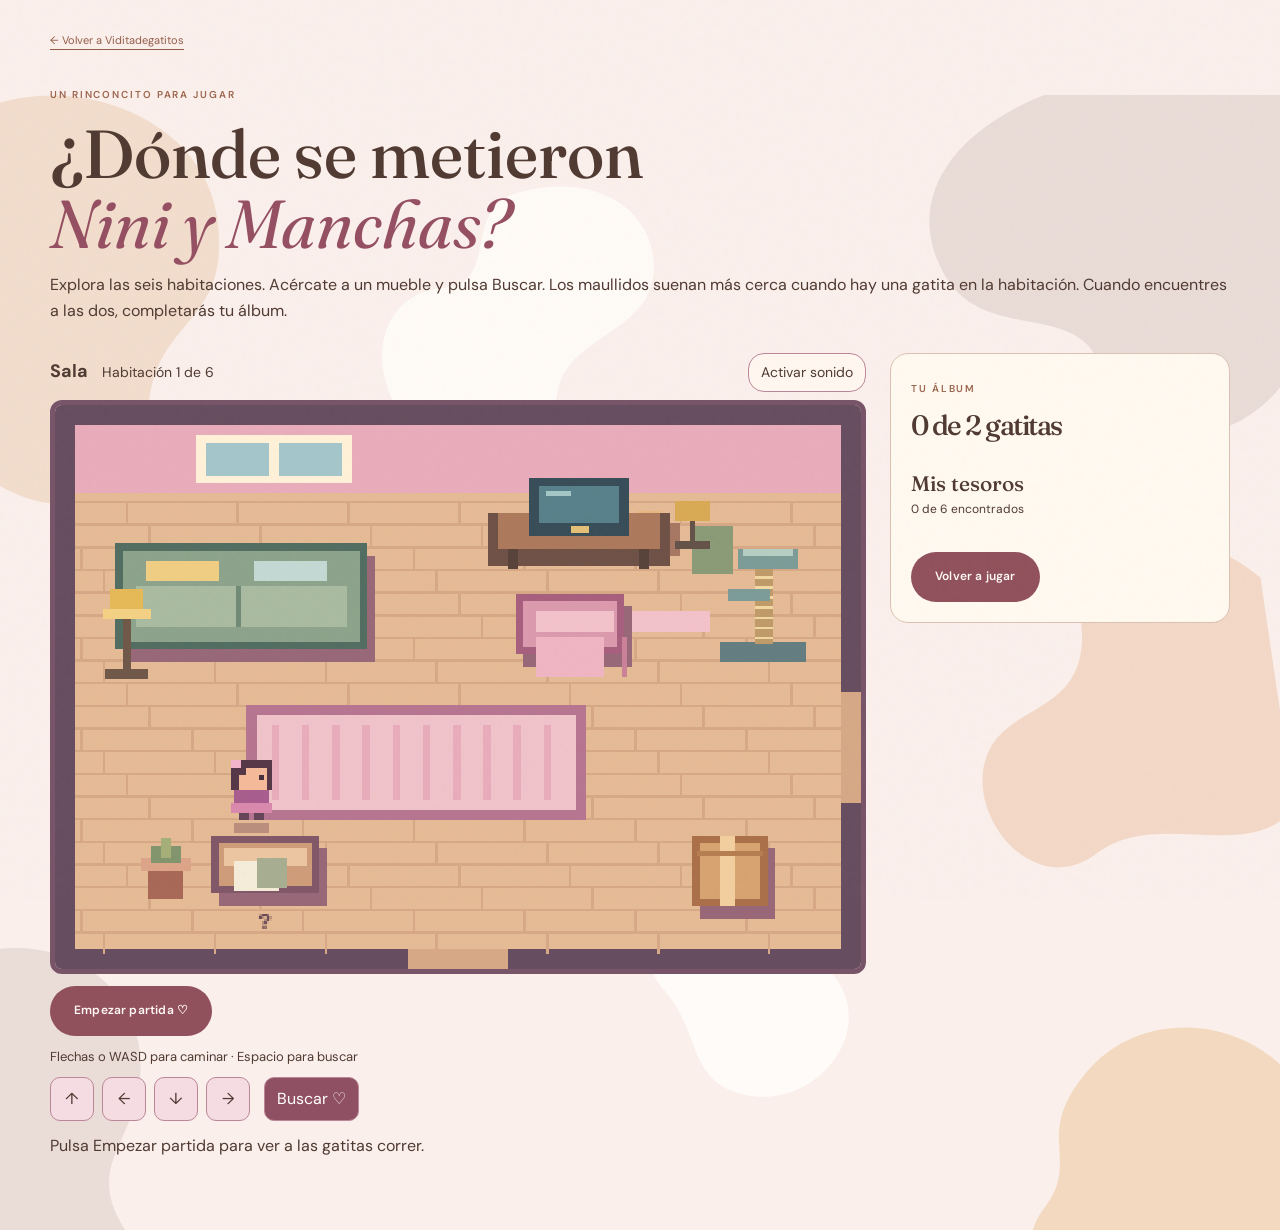
==== escondite.html @ 00fa9c7b "Add files via upload" ====
<!doctype html>
<html lang="es"><head><meta charset="utf-8"><meta name="viewport" content="width=device-width,initial-scale=1"><title>Escondite con Nini y Manchas</title><link rel="stylesheet" href="base.css"><link rel="stylesheet" href="natural.css"><link rel="stylesheet" href="escondite.css"><script defer src="escondite.js"></script></head>
<body><main class="wrap game">
<a class="text-button" href="./#rincon-juego">← Volver a Viditadegatitos</a>
<header><span class="eyebrow">UN RINCONCITO PARA JUGAR</span><h1>¿Dónde se metieron <em>Nini y Manchas?</em></h1><p>Explora las seis habitaciones. Acércate a un mueble y pulsa Buscar. Los maullidos suenan más cerca cuando hay una gatita en la habitación. Cuando encuentres a las dos, completarás tu álbum.</p></header>
<div class="game-layout"><section aria-label="La casa de los escondites">
<div class="game-room-bar"><strong id="room-name">Sala</strong><span id="room-map"></span><button id="game-sound" type="button" aria-pressed="false">Activar sonido</button></div>
<canvas id="pixel-house" width="320" height="224" aria-label="Casa pixel art. Usa flechas para caminar y espacio para buscar." tabindex="0"></canvas>
<button class="button primary" id="game-start" type="button">Empezar partida ♡</button><p class="game-keys">Flechas o WASD para caminar · Espacio para buscar</p>
<div class="game-pad" aria-label="Controles táctiles">
<button data-move="up" aria-label="Arriba">↑</button>
<button data-move="left" aria-label="Izquierda">←</button>
<button data-move="down" aria-label="Abajo">↓</button>
<button data-move="right" aria-label="Derecha">→</button>
<button id="game-search">Buscar ♡</button>
</div>
<p id="game-status" role="status">Las dos se escondieron en la casa. Busca los destellos junto a los muebles.</p>
</section>
<aside class="game-album" aria-label="Álbum del juego"><span class="eyebrow">TU ÁLBUM</span><h2 id="game-count">0 de 2 gatitas</h2><div id="game-photos"></div><h3>Mis tesoros</h3><p id="treasure-count">0 de 6 encontrados</p><ul id="game-treasures"></ul><button id="game-reset" class="button primary" type="button">Volver a jugar</button></aside></div>
</main></body></html>
---- base.css ----
@import url('https://fonts.googleapis.com/css2?family=Cormorant+Garamond:ital,wght@0,400;0,500;0,600;1,400;1,500&family=DM+Sans:wght@400;500;600;700&family=Caveat:wght@400;500&display=swap');
:root{--paper:#fff9f4;--pink:#f6d4de;--light:#fceaf0;--rose:#863853;--ink:#593541;--muted:#826871;--line:#dec6cb;--serif:'Cormorant Garamond',Georgia,serif;--sans:'DM Sans',Arial,sans-serif;--hand:'Caveat','Segoe Print',cursive}*{box-sizing:border-box}html{scroll-behavior:smooth;scroll-padding-top:85px}body{margin:0;background:var(--paper);color:var(--ink);font:16px/1.65 var(--sans)}h1,h2,h3,p,figure{margin:0}h1,h2,h3{font-family:var(--serif);font-weight:500;line-height:1.04}h2{font-size:clamp(40px,4.6vw,65px);letter-spacing:-.035em}h2 em,h1 em{font-weight:400;color:var(--rose)}a{color:inherit;text-decoration:none}button,input,textarea{font:inherit;color:inherit}button{cursor:pointer}button,a,label{-webkit-tap-highlight-color:transparent}img{max-width:100%;display:block;object-fit:cover}button:focus-visible,a:focus-visible,input:focus-visible,textarea:focus-visible{outline:3px solid #a35474;outline-offset:5px}button{border:0}button:disabled{opacity:.5;cursor:default}.wrap{width:min(1240px,calc(100% - 100px));margin-inline:auto}.eyebrow{font:600 10px/1.6 var(--sans);letter-spacing:.19em;color:var(--rose)}.announcement{background:var(--rose);color:#fff0f4;font-size:11px;letter-spacing:.03em;text-align:center;padding:7px 15px}.announcement span{margin-left:20px}.header{position:sticky;top:0;z-index:30;display:flex;justify-content:space-between;align-items:center;gap:25px;padding:18px 4%;background:#fff9f4ed;backdrop-filter:blur(12px);border-bottom:1px solid #dec6cb80}.brand{font-family:var(--serif);font-size:27px;display:flex;gap:13px;align-items:center;line-height:1.05}.brand-icon{color:var(--rose);font-size:37px}.brand small{display:block;font:500 8px var(--sans);letter-spacing:.15em;margin-top:7px}.header nav{display:flex;gap:30px;font-size:12px}.header nav a{position:relative}.header nav a:after{content:'';position:absolute;bottom:-6px;left:0;right:100%;height:1px;background:var(--rose);transition:right .2s}.header nav a:hover:after{right:0}.saved-open{background:transparent;font-size:30px;line-height:1;padding:5px 10px;display:flex;gap:8px;align-items:center}.saved-open span{font-size:11px}.menu-toggle{display:none}.hero{padding:20px 22px 0}.scene{position:relative;height:min(665px,calc(100vh - 155px));min-height:510px;overflow:hidden;background:#f6d9d5}.scene-art{position:absolute;height:100%;width:100%;object-position:center 58%;transition:filter 1.2s,transform 1.2s}.scene-wash{position:absolute;inset:0;background:linear-gradient(90deg,#fff3ecdb 0%,#fff3ec96 28%,transparent 59%);pointer-events:none}.hero-copy{position:absolute;left:5%;top:13%;width:55%;z-index:2;pointer-events:none}.hero-copy h1{font-size:clamp(45px,5.5vw,83px);letter-spacing:-.045em;margin:20px 0 24px}.hero-copy>p:not(.eyebrow){font-size:15px;color:#694a51;line-height:1.8;margin-bottom:28px}.button{display:inline-flex;align-items:center;justify-content:center;gap:22px;padding:14px 23px;font-size:12px;font-weight:600;letter-spacing:.015em;border:1px solid transparent;transition:transform .25s,background .25s;pointer-events:auto}.button:hover{transform:translateY(-3px)}.primary{background:var(--rose);color:white}.primary:hover{background:#6d2942}.outline{background:transparent;border-color:#b48392;color:var(--rose)}.handwritten{font:500 25px/1.3 var(--hand);color:var(--rose)}.hero-copy>.handwritten{display:block;transform:rotate(-4deg);margin:17px 0 0 35px}.scene-hint{position:absolute;left:5%;bottom:27px;font-size:9px;font-weight:600;letter-spacing:.12em;display:flex;gap:10px;align-items:center;background:#fff9f4d9;padding:10px 14px}.hint-dot{width:6px;height:6px;background:var(--rose);border-radius:50%}.hotspot{position:absolute;z-index:3;background:transparent;padding:10px;display:flex;align-items:center;gap:8px;transform:translate(-50%,-50%);isolation:isolate}.hotspot>span{height:35px;width:35px;display:grid;place-items:center;border:1px solid #fff9f4;border-radius:50%;background:#fff9f4df;color:var(--rose);font-size:25px;box-shadow:0 0 0 7px #fff5f24d;transition:transform .3s}.hotspot:hover>span,.hotspot:focus-visible>span{transform:scale(1.15);background:var(--rose);color:white}.hotspot b{background:#fff9f4eb;padding:5px 9px;font-size:10px;line-height:1.4;font-weight:500;opacity:0;transform:translateX(-4px);transition:.2s;white-space:nowrap}.hotspot:hover b,.hotspot:focus-visible b,.scene.exploring .hotspot b{opacity:1;transform:none}.hs-books{left:51%;top:78%}.hs-cat{left:77%;top:59%}.hs-bowl{left:85%;top:85%}.hs-window{left:83%;top:28%}.hotspot.discovered>span{background:var(--rose);color:white}.discovery{position:absolute;right:25px;bottom:23px;background:#fff9f4e8;padding:9px 14px;font-size:10px;display:flex;gap:15px;align-items:center}.discovery span:last-child{font-size:16px;letter-spacing:3px;color:var(--rose)}.scene-response{position:absolute;z-index:6;right:5%;top:8%;background:#fff9f4f5;border:1px solid #dcaebf;padding:18px 22px;width:min(300px,65%);font-family:var(--hand);font-size:24px;line-height:1.3;box-shadow:0 5px 30px #733c4c16}.scene-response[hidden]{display:none}.scene.evening .scene-art{filter:sepia(.12) saturate(.85) brightness(.8) hue-rotate(328deg)}.scene.evening{background:#be8194}.hero-caption{display:flex;justify-content:space-between;gap:20px;padding:17px 0;font-size:9px;letter-spacing:.1em;color:var(--muted);align-items:center}.hero-caption button{background:transparent;padding:0;border-bottom:1px solid var(--line);font-size:11px;letter-spacing:0}.ribbon{background:var(--pink);padding:15px 20px;display:flex;justify-content:space-around;gap:25px;overflow:hidden;white-space:nowrap;font-size:9px;letter-spacing:.16em;border-block:1px solid #e5b7c6}.ribbon i{font-size:19px;font-style:normal;line-height:1;color:var(--rose)}.section{padding-block:85px}.welcome{text-align:center}.welcome h2{margin:17px 0}.welcome>p{font-size:14px;color:var(--muted)}.door-grid{display:grid;grid-template-columns:repeat(3,1fr);gap:20px;margin-top:43px}.door{text-align:left;background:#f9e2e8;border:1px solid #eac4cf;padding:26px 28px 0;position:relative;overflow:hidden;transition:transform .3s,box-shadow .3s}.door:nth-child(2){background:#f3e6d2;border-color:#e3cfb5}.door:nth-child(3){background:#ece6ef;border-color:#d7c9dc}.door:hover{transform:translateY(-7px);box-shadow:0 12px 30px #5c304514}.door-number{font-size:8px;letter-spacing:.13em}.door-symbol{font-size:50px;line-height:1;display:block;color:var(--rose);margin:23px 0 15px;transition:transform .4s}.door:hover .door-symbol{transform:rotate(15deg)}.door h3{font-size:36px;letter-spacing:-.02em}.door p{font-size:12px;color:var(--muted);margin:17px 0 23px}.door-action{display:flex;justify-content:space-between;gap:12px;border-top:1px solid #c8a9b278;padding:16px 0;font-size:10px}.door-action>span{font-size:17px;line-height:1}.journal-section{background:#fbeef0;border-block:1px solid #ecd8df}.section-heading{display:flex;justify-content:space-between;align-items:end;gap:35px;margin-bottom:35px}.section-heading h2{margin-top:15px}.journal-tools{width:260px;flex-shrink:0}.search-label{font-size:11px;font-weight:500}.search-box{display:flex;align-items:center;gap:12px;border-bottom:1px solid #b88e9d;margin:9px 0 12px;padding:0 0 7px}.search-box>span{font-size:27px}.search-box input{width:100%;font-size:12px;background:transparent;border:0;padding:0;min-width:0}.text-button{background:transparent;padding:0;font-size:11px;text-decoration:underline;text-underline-offset:5px;color:var(--rose)}.filters{display:flex;gap:8px;flex-wrap:wrap;margin-bottom:15px}.filters button{border:1px solid #dbb9c6;background:transparent;padding:8px 15px;border-radius:30px;font-size:11px;transition:background .2s}.filters button.active{background:var(--rose);color:white;border-color:var(--rose)}.result-count{font-size:10px;color:var(--muted);margin-bottom:22px}.articles{display:grid;grid-template-columns:repeat(3,1fr);gap:40px 25px}.article-card{position:relative}.card-image{height:265px;position:relative;overflow:hidden;background:#e7c6ce;width:100%;padding:0;text-align:left}.card-image img{width:100%;height:100%;transition:transform .6s}.card-image:hover img{transform:scale(1.06)}.pill{background:var(--paper);color:var(--rose);font-size:9px;letter-spacing:.04em;padding:6px 10px;display:inline-block}.card-image .pill{position:absolute;bottom:14px;left:14px}.card-meta{font-size:9px;letter-spacing:.08em;color:var(--muted);margin:17px 0 9px}.article-card h3{font-size:28px;line-height:1.1;letter-spacing:-.02em;margin-bottom:12px;padding-right:20px}.article-card>p{font-size:13px;color:var(--muted);margin-bottom:17px;line-height:1.7}.favorite{position:absolute;top:12px;right:12px;background:#fff9f4ef;color:var(--rose);width:34px;height:34px;border-radius:50%;font-size:25px;line-height:1;transition:transform .2s}.favorite:hover{transform:scale(1.12)}.favorite[aria-pressed=true]{background:var(--rose);color:white}.local-note{font-size:10px;color:var(--muted);margin-top:30px}.empty-results{grid-column:1/-1;background:var(--paper);padding:35px;text-align:center}.empty-results h3{font-size:30px;margin-bottom:15px}.empty-results p{font-size:13px;color:var(--muted);margin-bottom:20px}.quote-section{text-align:center;padding:80px 25px;background:#f0ddcf;position:relative;overflow:hidden}.quote-flower{display:block;font-size:55px;line-height:1.3;color:#a76e79}.quote-section h2{margin:20px 0 30px}.quote-section .handwritten{display:block;margin-top:20px;transform:rotate(-3deg)}.album-controls{display:flex;align-items:center;gap:12px}.album-controls>span{font-size:10px;letter-spacing:.12em;margin-right:10px}.album-controls button{background:transparent;border:1px solid #cba6b5;border-radius:50%;width:37px;height:37px;font-size:25px;line-height:1}.album-controls button:hover{background:var(--pink)}.album-stage{display:grid;grid-template-columns:1.1fr 1fr;gap:70px;align-items:center}.album-main{padding:0;position:relative;background:#eac9bf;overflow:hidden;width:100%;aspect-ratio:1.1}.album-main>img{height:100%;width:100%;transition:transform .5s}.album-main:hover>img{transform:scale(1.04)}.album-open{position:absolute;bottom:20px;left:20px;background:#fff9f4e6;padding:8px 12px;font-size:9px;letter-spacing:.1em}.album-story h3{font-size:49px;letter-spacing:-.03em;margin:18px 0}.album-story>p{font-size:14px;max-width:330px;color:var(--muted);margin-bottom:20px}.album-thumbs{display:flex;gap:10px;margin:28px 0 20px}.album-thumbs button{width:64px;height:70px;padding:3px;border:1px solid transparent;background:transparent;opacity:.65}.album-thumbs button.selected{border-color:var(--rose);opacity:1}.album-thumbs img{width:100%;height:100%}.album-story small{font-size:10px;color:var(--muted);display:block;max-width:290px}.video-section{background:#f7d9e3}.video-layout{display:grid;grid-template-columns:1fr 1.1fr;gap:70px;align-items:center}.video-copy h2{margin:18px 0 25px}.video-copy>p{font-size:13px;line-height:1.9;color:var(--muted);margin-bottom:25px}.video-copy .quiet{font-size:10px;margin-top:14px}.video-frame{position:relative;aspect-ratio:1.2;background:#b599a6;overflow:hidden;border-radius:50% 50% 0 0}.video-frame img{width:100%;height:100%}.video-label{position:absolute;bottom:25px;left:50%;transform:translateX(-50%);background:#fff9f4dc;padding:9px 13px;font-size:9px;white-space:nowrap;letter-spacing:.08em}.video-frame video{height:100%;width:100%;background:#392432}.community{display:grid;grid-template-columns:1fr 1.1fr;gap:75px}.community h2{margin:20px 0 24px}.community-intro>p{font-size:14px;color:var(--muted);max-width:330px;margin-bottom:25px}.empty-comments{font:28px/1.3 var(--hand);color:#a27887;border-bottom:1px dashed var(--line);padding:0 0 25px;margin-bottom:25px}.field{margin-bottom:17px}.field label{display:block;font-size:11px;margin-bottom:7px}.field input,.field textarea{width:100%;background:transparent;border:1px solid var(--line);font-size:13px;padding:12px 15px;border-radius:0}.field textarea{resize:vertical}.form-bottom{display:flex;justify-content:space-between;align-items:center;gap:20px}.form-bottom>span{font-size:9px;max-width:180px;color:var(--muted)}.form-bottom .button{font-size:10px;padding:12px 18px;white-space:nowrap}#comment-status{font-size:11px;color:var(--rose);margin-top:15px}#comment-list{max-height:280px;overflow:auto}.comment{padding:16px;background:var(--light);margin-bottom:15px}.comment strong{font-size:12px}.comment p{font-size:13px;white-space:pre-wrap;overflow-wrap:anywhere}.quiet{font-size:12px;color:var(--muted)}.comment .quiet{font-size:10px}.future-game{display:flex;align-items:center;gap:25px;padding:35px 0;border-top:1px solid var(--line);margin-bottom:60px}.future-game>span:first-child{font-size:50px;color:var(--rose)}.future-game h2{font-size:35px;margin:6px 0}.future-game p{font-size:12px;color:var(--muted);max-width:460px}.future-game>.handwritten{margin-left:auto;transform:rotate(-4deg);font-size:22px}footer{background:#eac5d2;padding-block:42px 18px}.footer-top{display:flex;justify-content:space-between;align-items:center;gap:25px;padding-bottom:35px}.footer-top p{font:25px/1.2 var(--serif)}.footer-top>a:last-child{font-size:11px}.footer-bottom{border-top:1px solid #cc9eae;padding-top:18px;display:flex;justify-content:space-between;font-size:9px;gap:15px}.footer-bottom button{font-size:9px}dialog{background:var(--paper);color:var(--ink);width:min(740px,calc(100% - 30px));max-height:90vh;overflow:auto;border:1px solid var(--line);padding:40px;box-shadow:0 20px 100px #44223340}dialog::backdrop{background:#3e2539a6;backdrop-filter:blur(4px)}.close-dialog{position:sticky;top:0;float:right;width:34px;height:34px;background:var(--pink);font-size:25px;line-height:1;z-index:3;border-radius:50%}#reader h2{font-size:43px;margin:20px 0}#reader img{max-height:320px;width:100%;margin:25px 0}#reader h3{font-size:30px;margin:25px 0 12px}#reader p{margin-bottom:15px;font-size:16px}#reader li{margin-bottom:10px}#reader .article-note{font-size:12px;color:var(--muted);border-top:1px solid var(--line);padding-top:17px;margin-top:30px}.source-link{text-decoration:underline;color:var(--rose)}#lightbox{padding:18px;text-align:center;width:min(850px,calc(100% - 30px))}#lightbox-image{max-height:70vh;object-fit:contain;margin:auto}#lightbox-caption{margin:15px 0}body.modal-open{overflow:hidden}#journey{max-width:650px}#journey h2{font-size:44px;margin:20px 0}#journey p{font-size:14px;color:var(--muted);margin:18px 0}.journey-progress{display:flex;gap:5px;margin:25px 0}.journey-progress span{height:3px;background:#e5cbd3;flex:1}.journey-progress span.done{background:var(--rose)}.journey-options{display:grid;gap:12px;margin:23px 0}.journey-options button{padding:18px 20px;border:1px solid var(--line);background:var(--light);font-size:14px;text-align:left;transition:background .2s}.journey-options button:hover{background:var(--pink)}.journey-controls{display:flex;gap:20px;align-items:center;margin-top:20px}.recommendation{padding:22px;background:var(--light);margin:20px 0}.recommendation h3{font-size:29px;margin-bottom:10px}.recommendation .text-button{font-size:12px}.reader-progress{position:sticky;top:-40px;height:3px;background:var(--pink);z-index:2;margin:-40px -40px 30px}.reader-progress span{display:block;height:100%;background:var(--rose);width:0}.reader-actions{display:flex;align-items:center;gap:20px;margin-bottom:20px}.reader-actions button{position:static;border-radius:0;width:auto;height:auto;font-size:12px;padding:8px 12px}.skip{position:fixed;top:-100px;left:15px;padding:10px;background:white;z-index:100}.skip:focus{top:10px}#toast{position:fixed;bottom:25px;left:50%;transform:translate(-50%,20px);max-width:calc(100% - 30px);background:var(--rose);color:white;z-index:100;padding:13px 24px;font-size:12px;opacity:0;pointer-events:none;transition:.25s;text-align:center}#toast.visible{opacity:1;transform:translate(-50%,0)}
@media(min-width:1600px){.scene{height:730px}.hero-copy{top:18%}}
@media(max-width:1050px){.wrap{width:calc(100% - 60px)}.header nav{gap:18px}.hero-copy{left:4%;width:65%}.hero-copy h1{font-size:64px}.hero-copy .eyebrow{font-size:9px}.scene{min-height:490px;height:550px}.door{padding-inline:20px}.door h3{font-size:30px}.album-stage,.video-layout{gap:40px}.community{gap:40px}.card-image{height:225px}.article-card h3{font-size:26px}.hero-caption>span:nth-child(2){display:none}.hs-cat{left:80%}.hs-books{left:56%}.hs-window{left:85%}.hero-copy>p:not(.eyebrow){font-size:14px}}
@media(max-width:760px){html{scroll-padding-top:80px}.wrap{width:calc(100% - 36px)}.header{padding:15px 18px;gap:15px;flex-wrap:wrap}.brand{font-size:24px}.brand small{font-size:7px;letter-spacing:.1em}.brand-icon{font-size:31px}.header nav{display:none;width:100%;order:4;gap:20px;border-top:1px solid var(--line);padding-top:14px;justify-content:space-between;font-size:11px}.header nav.open{display:flex}.menu-toggle{display:block;background:transparent;font-size:11px;padding:5px;margin-left:auto}.saved-open{font-size:25px;padding-inline:0;gap:5px}.announcement{font-size:9px}.hero{padding:10px 10px 0}.scene{height:730px;min-height:0;max-height:none}.scene-art{object-position:72% bottom;height:65%;bottom:0}.scene-wash{background:linear-gradient(#fff1eb 0%,#fff1eb 30%,#fff1ebd1 40%,transparent 59%)}.hero-copy{top:26px;left:7%;width:87%}.hero-copy h1{font-size:53px;margin:17px 0 19px}.hero-copy>p:not(.eyebrow){font-size:13px;margin-bottom:20px}.hero-copy .button{font-size:11px;padding:12px 18px}.hero-copy>.handwritten{display:inline-block;margin:0 0 0 12px;font-size:22px;max-width:130px;vertical-align:middle}.hero-copy .eyebrow{font-size:8px}.scene-hint{bottom:60px;left:6%;font-size:7px;padding:8px 10px;gap:7px}.discovery{bottom:15px;left:6%;right:auto;font-size:9px;padding:8px 10px}.hotspot>span{width:31px;height:31px;font-size:22px;box-shadow:0 0 0 5px #fff5f24d}.hotspot{padding:6px}.hotspot b{font-size:8px;padding:4px 6px}.hs-cat{left:63%;top:73%}.hs-window{left:76%;top:49%}.hs-books{left:35%;top:81%}.hs-bowl{left:82%;top:88%}.scene-response{top:auto;bottom:190px;right:5%;font-size:22px;max-width:260px}.hero-caption{font-size:7px;padding:12px 4px;gap:8px}.hero-caption button{font-size:9px}.ribbon{gap:24px;justify-content:start;font-size:8px;padding-block:13px}.section{padding-block:55px}h2{font-size:43px}.welcome>.eyebrow{font-size:8px}.welcome h2{font-size:42px}.welcome>p{font-size:12px}.door-grid{grid-template-columns:1fr;gap:13px;margin-top:28px}.door{padding:20px 24px 0;display:grid;grid-template-columns:1fr 50px}.door-number{grid-column:1/-1;font-size:8px}.door-symbol{grid-column:2;grid-row:2/4;font-size:43px;margin:23px 0 0}.door h3{font-size:34px;grid-column:1;margin-top:15px}.door h3 br{display:none}.door p{grid-column:1;grid-row:3;margin:10px 0 17px}.door-action{grid-column:1/-1;padding:13px 0}.section-heading{display:block;margin-bottom:25px}.section-heading h2{font-size:43px}.journal-tools{width:100%;margin-top:25px}.search-label{font-size:11px}.search-box input{font-size:13px}.filters{gap:7px}.filters button{font-size:10px;padding:8px 12px}.articles{grid-template-columns:repeat(2,1fr);gap:30px 15px}.card-image{height:190px}.card-image .pill{font-size:8px;padding:5px 7px;left:9px;bottom:9px}.article-card h3{font-size:25px}.article-card>p{font-size:12px}.card-meta{font-size:8px;line-height:1.6}.favorite{width:30px;height:30px;font-size:23px;top:8px;right:8px}.quote-section{padding-block:55px}.quote-section h2{font-size:43px}.quote-section>.eyebrow{font-size:8px}.album-controls{margin-top:25px;justify-content:end}.album-stage{grid-template-columns:1fr;gap:25px}.album-main{aspect-ratio:1.2}.album-story h3{font-size:42px}.album-story .eyebrow{font-size:9px}.album-story>p{max-width:none}.album-thumbs{margin:22px 0 15px}.video-layout{grid-template-columns:1fr;gap:30px}.video-copy h2{font-size:43px}.video-frame{aspect-ratio:1.2}.community{grid-template-columns:1fr;gap:30px}.community-intro>p{max-width:none}.community h2{font-size:43px}.form-bottom{gap:15px;flex-wrap:wrap}.form-bottom>span{max-width:none;font-size:10px}.form-bottom .button{font-size:12px;width:100%}.future-game{gap:17px;flex-wrap:wrap;padding-top:25px}.future-game>span:first-child{font-size:36px}.future-game>div{max-width:calc(100% - 55px)}.future-game h2{font-size:31px}.future-game p{font-size:12px}.future-game>.handwritten{margin-left:52px}.footer-top{flex-wrap:wrap;gap:25px}.footer-top .brand{width:100%}.footer-top p{font-size:24px}.footer-bottom{font-size:8px;align-items:start}.footer-bottom .text-button{font-size:9px;white-space:nowrap}dialog{padding:26px}#reader h2{font-size:37px}#reader p{font-size:15px}.reader-progress{top:-26px;margin:-26px -26px 25px}#journey h2{font-size:37px}}
@media(max-width:400px){.hero-copy h1{font-size:46px}.hero-copy>.handwritten{font-size:20px;max-width:105px;margin-left:6px}.hero-copy .button{font-size:10px;padding-inline:14px}.hero-copy>p:not(.eyebrow){font-size:12px}.scene{height:700px}.articles{grid-template-columns:1fr}.card-image{height:290px}.article-card h3{font-size:32px}.article-card>p{font-size:14px}.card-meta{font-size:9px}.hero-caption>span:first-child{max-width:135px}.brand{font-size:21px}.brand small{font-size:6px}.door h3{font-size:31px}}
.hotspot{width:55px;height:55px;padding:10px}.hotspot b{position:absolute;left:100%;top:50%;transform:translate(-4px,-50%)}.hotspot:hover b,.hotspot:focus-visible b,.scene.exploring .hotspot b{transform:translate(0,-50%)}.hs-cat{left:86%;top:60%}.hs-window{left:73%;top:28%}.hs-bowl{left:88%;top:84%}.hs-cat b,.hs-window b,.hs-bowl b{left:auto;right:100%}.scene-response{animation:note-in .3s ease-out}@keyframes note-in{from{opacity:0;transform:translateY(8px)}to{opacity:1;transform:translateY(0)}}
@media(max-width:760px){.scene-art{height:60%;object-position:right bottom}.hotspot{width:47px;height:47px;padding:8px}.hs-books{left:16%;top:83%}.hs-cat{left:76%;top:77%}.hs-window{left:54%;top:53%}.hs-bowl{left:81%;top:93%}.hs-bowl b{left:auto;right:100%}.scene-hint{max-width:77%}}
/* Original SVG glints hint at the scene without covering it with badges. */
.scene .hotspot{width:72px;height:68px;padding:0;cursor:pointer;display:grid;place-items:center;background:transparent;border:0;border-radius:30px}
.scene .hotspot>span,.scene .hotspot.discovered>span{position:absolute;top:-10px;left:25px;display:block;width:22px;height:22px;background:transparent;border:0;border-radius:0;box-shadow:none;color:inherit;animation:soft-glimmer 4.8s ease-in-out infinite;pointer-events:none;transform:none}
.scene .hotspot>span img{width:100%;height:100%;object-fit:contain;filter:drop-shadow(0 0 4px #fff8e9)}
.scene .hotspot:hover>span,.scene .hotspot:focus-visible>span{background:transparent;color:inherit;box-shadow:none;transform:none;animation-play-state:paused;opacity:1;filter:drop-shadow(0 0 5px #fff4d3)}
.scene .hs-cat>span{animation-delay:-1.2s}.scene .hs-window>span{animation-delay:-2.4s}.scene .hs-bowl>span{animation-delay:-3.6s}
.scene .hotspot b,.scene.exploring .hotspot b{top:-16px;left:50%;right:auto;max-width:160px;background:#fff9f4ed;border:1px solid #e7cbd3;padding:5px 10px;font-size:11px;font-weight:500;border-radius:4px;opacity:0;transform:translate(-50%,-100%);pointer-events:none;transition:opacity .18s}
.scene .hotspot:hover b,.scene .hotspot:focus-visible b{opacity:1;transform:translate(-50%,-100%)}
.scene .hotspot:focus-visible{outline:2px dashed #863853;outline-offset:2px}
@keyframes soft-glimmer{0%,100%{opacity:.35;transform:scale(.78) rotate(-8deg)}45%,55%{opacity:.95;transform:scale(1.08) rotate(8deg)}}
@media(hover:none){.scene .hotspot>span{width:24px;height:24px;left:24px}.scene .hotspot:hover b{opacity:0}.scene .hotspot:focus-visible b{opacity:1}}
@media(prefers-reduced-motion:reduce){html{scroll-behavior:auto}*,*:before,*:after{animation:none!important;transition:none!important}.scene .hotspot>span{opacity:.85;transform:none}}
---- natural.css ----
@import url('https://fonts.googleapis.com/css2?family=Fraunces:ital,opsz,wght@0,9..144,500;0,9..144,600;1,9..144,500&display=swap');
:root{--paper:#fff8ef;--pink:#f1d7dc;--light:#fae9e6;--rose:#954f62;--ink:#503a32;--muted:#80685d;--line:#d4beb3;--serif:'Fraunces',Georgia,serif}
body{background:#faefeb url('calico-pattern.svg') repeat 0 0/1440px 1400px}body:before{content:'';position:fixed;inset:0;pointer-events:none;z-index:70;opacity:.045;background-image:url("data:image/svg+xml,%3Csvg viewBox='0 0 180 180' xmlns='http://www.w3.org/2000/svg'%3E%3Cfilter id='n'%3E%3CfeTurbulence type='fractalNoise' baseFrequency='.8' numOctaves='3' stitchTiles='stitch'/%3E%3C/filter%3E%3Cpath fill='%23745943' filter='url(%23n)' opacity='.4' d='M0 0h180v180H0z'/%3E%3C/svg%3E")}
.reading-line{position:fixed;top:0;left:0;right:0;z-index:110;height:3px;background:transparent}.reading-line span{height:100%;display:block;background:#b97c54;transform:scaleX(0);transform-origin:left;width:100%}.header{position:absolute;top:23px;left:3%;right:3%;padding:20px 24px;background:#fff8f019;border:1px solid #fff5e846;backdrop-filter:blur(13px);border-radius:12px;color:#fff8ee;transition:background .4s,color .4s,box-shadow .4s;z-index:40}.brand{font-family:var(--serif);font-size:23px;font-weight:500;gap:11px;letter-spacing:-.065em}.brand-rest{font-weight:500}.brand small{font-size:7px;font-weight:600;letter-spacing:.15em}.header .brand img{border-radius:11px}.header nav{font-size:12px;gap:24px}.header nav a:after{background:currentColor}.saved-open{font-size:27px}.menu-toggle{color:inherit}.natural-hero{position:relative;height:clamp(710px,94svh,1000px);min-height:710px;overflow:hidden;color:#fffaf1;background:#5e4c3d;border-radius:0 0 4% 4%/0 0 4% 6%;isolation:isolate}.hero-photo-layer{position:absolute;inset:-3% 0 -9%;z-index:-3;overflow:hidden;transform:translateY(var(--hero-shift,0))}.hero-photo-layer img{height:100%;width:100%;object-position:70% 52%;transition:opacity .45s,transform 1s;will-change:transform;filter:saturate(.82)}.hero-photo-layer img.switching{opacity:.1;transform:scale(1.035)}.hero-shade{position:absolute;inset:0;z-index:-1;background:linear-gradient(90deg,#30251ef0 0%,#3a2926cc 23%,#35281e54 57%,#301e1210 83%),linear-gradient(0deg,#2c231cc4 0%,transparent 30%)}.natural-hero-content{position:relative;padding-top:clamp(180px,25svh,300px);padding-bottom:30px;pointer-events:none}.natural-hero-content>*{pointer-events:auto}.hero-kicker{color:#f3d7c2;font-size:10px;letter-spacing:.17em}.natural-hero h1{font-size:clamp(54px,6.35vw,104px);letter-spacing:-.065em;line-height:1.06;margin:24px 0 28px;max-width:850px;font-weight:500}.natural-hero h1 em{color:#edbebe;font-style:italic;font-weight:500}.line-mask{display:block;overflow:hidden;padding-bottom:.12em;margin-bottom:-.12em}.line-mask>span{display:block;animation:title-arrive 1.2s cubic-bezier(.2,.8,.2,1) both}.line-mask:nth-child(2)>span{animation-delay:.14s}.natural-hero-content>p{font-size:15px;line-height:1.85;color:#ffefdfc9;animation:soft-arrive 1.2s .25s both}.hero-actions{display:flex;gap:28px;align-items:center;margin:30px 0}.hero-actions .primary{background:#e8b9b5;color:#4a3430;border-radius:40px;padding:16px 25px;font-size:12px}.hero-actions .primary:hover{background:#f2d1cd}.hero-album-link{border-bottom:1px solid #e8d4c698;font-size:12px;padding:5px 0}.hero-byline{display:flex;align-items:center;gap:13px;font-size:10px;color:#ffefdfbf;line-height:1.6;margin-top:38px}.hero-byline strong{font-weight:400;color:#fff6ec}.tiny-avatars{display:flex;padding-left:0}.tiny-avatars img{height:38px;width:38px;border:2px solid #f3e2d3;border-radius:50%}.tiny-avatars img+img{margin-left:-10px}.hero-bottom{position:absolute;bottom:39px;left:0;right:0;display:flex;align-items:end;justify-content:space-between;gap:25px}.hero-switch>span{font-size:8px;letter-spacing:.19em;color:#efdbc5;display:block;margin-bottom:10px}.hero-switch>div{display:flex;gap:7px}.hero-switch button{background:transparent;border:1px solid #fff9ed7d;color:#fff8ec;padding:8px 16px;font-size:11px;border-radius:30px;transition:background .3s,color .3s}.hero-switch button.selected{background:#fff7ee;color:#664631;border-color:#fff7ee}.hero-switch button:hover{background:#fff7ee40}.hero-switch button.selected:hover{background:#fff7ee}.scroll-invitation{font-size:10px;display:flex;align-items:center;gap:14px;padding-bottom:9px}.scroll-invitation span{font-size:22px;animation:scroll-nudge 2.4s infinite}.hero-signed{text-align:right}.hero-signed .handwritten{color:#f4cfbd;display:block;font-size:24px;transform:rotate(-4deg)}.hero-signed>span:last-child{display:block;font-size:7px;letter-spacing:.18em;margin-top:8px;color:#f4ddc8}.hero-chapter{position:absolute;top:150px;right:4%;font-size:8px;letter-spacing:.18em;writing-mode:vertical-rl;color:#fff5e8aa}.moving-ribbon{background:#ead0c380;overflow:hidden;border-block:1px solid #caac9959;padding:17px 0;margin-top:22px;transform:rotate(-1.1deg);width:100%}.moving-ribbon>div{width:max-content;display:flex;gap:43px;align-items:center;animation:ribbon-walk 42s linear infinite}.moving-ribbon:hover>div{animation-play-state:paused}.moving-ribbon span{font-size:10px;letter-spacing:.14em;color:#795641}.moving-ribbon i{font-size:23px;line-height:1;font-style:normal;color:#ac7150}.section{padding-block:105px}.eyebrow{color:#9d654d;font-size:10px}h2{font-size:clamp(36px,3.9vw,62px);line-height:1.12;font-weight:500;letter-spacing:-.055em}h2 em{color:#a55c64}.meet-section{display:grid;grid-template-columns:1fr 1.05fr;gap:80px;align-items:center;padding-block:125px 85px}.meet-copy h2{margin:20px 0 24px}.meet-copy>p{font-size:14px;color:var(--muted);line-height:1.9;max-width:405px;margin-bottom:15px}.meet-copy .text-button{display:inline-block;margin-top:10px;font-size:12px}.meet-signature{display:block;margin-top:32px;transform:rotate(-4deg);font-size:25px}.meet-photos{height:460px;position:relative;perspective:1000px}.polaroid{background:#fffdf8;border:1px solid #eee3d9;box-shadow:0 15px 35px #6b4b3421;padding:12px 12px 0;text-align:left;position:relative;transition:transform .55s cubic-bezier(.2,.8,.2,1),box-shadow .55s;cursor:pointer;color:var(--ink);font-family:var(--hand);will-change:transform}.polaroid:focus-visible{outline:3px solid var(--rose);outline-offset:5px}.polaroid img{width:100%;object-fit:cover}.polaroid:hover{box-shadow:0 22px 40px #6b4b3433;z-index:6}.polaroid-caption{font:500 28px/1.15 var(--hand);display:block;padding:13px 8px 19px;color:#6c4b3a}.polaroid-caption small{font-size:16px;display:block;color:#9a7c68;margin-top:4px}.meet-nini{width:58%;position:absolute;top:0;left:0;transform:rotate(-9deg);z-index:1}.meet-nini img{height:285px;object-position:center 39%}.meet-manchas{width:58%;position:absolute;right:0;bottom:0;transform:rotate(8deg);z-index:2}.meet-manchas img{height:270px}.meet-nini:hover{transform:rotate(-3deg) translateY(-12px)}.meet-manchas:hover{transform:rotate(2deg) translateY(-12px)}.tape{position:absolute;top:-14px;left:calc(50% - 46px);width:92px;height:27px;background:#e4c6a4a3;transform:rotate(-5deg);z-index:3;clip-path:polygon(1% 4%,97% 0,100% 97%,0 94%)}.meet-manchas .tape{background:#dfb2b7a3;transform:rotate(5deg)}.photo-margin-note{position:absolute;bottom:-49px;left:0;font-size:24px;transform:rotate(-5deg)}.welcome{text-align:left;padding-top:65px}.welcome .section-heading{align-items:center}.welcome .section-heading>.handwritten{font-size:24px;transform:rotate(-4deg)}.door-grid{margin-top:0;gap:23px}.door{background:#fffaf2bf;border:1px solid #e3cab6;border-radius:7px 35px 7px 7px;padding:28px 28px 0;backdrop-filter:blur(5px)}.door:nth-child(2){background:#efddc9b8;border-color:#d5b79c;border-radius:35px 7px 7px 7px}.door:nth-child(3){background:#f0d5dab5;border-color:#d8b0ba;border-radius:7px 35px 7px 7px}.door h3{font:500 29px/1.18 var(--serif);letter-spacing:-.04em}.door-number{font-size:8px;color:#8b6d58}.door-symbol{font-size:45px;color:#a96f52}.door p{font-size:12px;margin:17px 0 24px}.door-action{font-size:11px}.button{border-radius:30px}.primary{background:#91515c;color:#fff9f4}.primary:hover{background:#713d47}.outline{border-color:#ad8673;color:#7b5544}.text-button{color:#945d49}.journal-section{background:#fff7ef83;border-block:1px solid #d9c4b866;position:relative;backdrop-filter:blur(1px)}.journal-section .section-heading{margin-bottom:38px}.journal-tools{width:275px}.search-box{border-color:#b99583}.search-box input{font-size:13px}.filters{gap:9px}.filters button{padding:9px 15px;font-size:11px;background:#fffaf280;border-color:#d4b9a5}.filters button.active{background:#8a5b48;border-color:#8a5b48}.result-count{font-size:10px;margin-bottom:35px}.articles{gap:48px 29px}.article-card{background:#fffaf28c;padding:0 0 20px}.card-image{height:285px;background:#fffdf8;border:9px solid #fffdf8;border-bottom:32px solid #fffdf8;box-shadow:0 8px 20px #6b4b3414;overflow:visible;transform:rotate(-2deg);transition:transform .4s}.article-card:nth-child(3n+2) .card-image{transform:rotate(2deg)}.article-card:nth-child(3n) .card-image{transform:rotate(-1deg)}.card-image:hover{transform:rotate(0deg) translateY(-5px)}.card-image img{object-position:center 40%;width:100%;height:100%;transition:filter .4s}.card-image:hover img{transform:none;filter:saturate(1.1)}.card-image .pill{bottom:-30px;left:1px;background:none;font:500 20px/1 var(--hand);padding:4px 0;color:#976d57}.article-card .card-meta,.article-card>h3,.article-card>p,.article-card>.text-button{margin-left:5px;margin-right:5px}.article-card .card-meta{margin-top:22px;font-size:9px}.article-card>h3{font-size:26px;line-height:1.2;letter-spacing:-.04em}.article-card>p{font-size:13px}.favorite{top:17px;right:15px;background:#fff9f2e8;font-size:23px;box-shadow:0 2px 8px #593b4012}.local-note{font-size:10px}.breathing-section{padding:95px 0 75px}.breathing-inner{display:grid;grid-template-columns:.8fr 1fr;align-items:center;gap:100px}.breathing-photo{padding-left:45px}.breathing-photo>.polaroid{transform:rotate(-7deg);width:100%;max-width:360px}.breathing-photo img{height:340px;object-position:center 40%}.breathing-photo .polaroid-caption{font-size:24px}.breathing-photo .polaroid:hover{transform:rotate(-2deg) translateY(-10px)}.breathing-copy h2{margin:20px 0 24px}.breathing-copy>p{font-size:14px;color:var(--muted);line-height:1.8;margin-bottom:25px}.breathing-copy>.handwritten{display:block;margin-top:25px;transform:rotate(-4deg);font-size:24px}.album-section-natural{padding-top:100px}.album-stage{gap:80px;padding:18px 30px 15px}.album-main.polaroid{aspect-ratio:auto;transform:rotate(-4deg);padding:13px 13px 0;overflow:visible;width:100%;border-radius:0;max-width:500px;background:#fffdf8}.album-main.polaroid:hover{transform:rotate(-1deg) translateY(-5px)}.album-main>img{width:100%;height:420px;object-fit:cover;object-position:center 45%}.album-main:hover>img{transform:none}.album-open{position:static;display:block;transform:none;background:none;font:500 27px/1.3 var(--hand);padding:12px 9px 20px;color:#7b5844}.album-open small{font:400 9px var(--sans);display:block;letter-spacing:.08em;margin-top:5px}.album-story h3{font:500 42px/1.13 var(--serif);letter-spacing:-.05em}.album-story>p{font-size:14px}.album-story small{font-size:11px}.album-controls button{color:#79513b;border-color:#c5a58d;width:42px;height:42px}.album-thumbs button{width:60px;height:72px;background:#fffaf0;border:2px solid #fffaf0;box-shadow:0 2px 5px #6b4b3414;padding:3px;opacity:.6}.album-thumbs button.selected{border-color:#ae7961;opacity:1}.contact-sheet-toggle{display:block;margin-top:20px;font-size:12px}.photo-wall{display:grid;grid-template-columns:repeat(4,1fr);gap:30px 25px;margin-top:65px;padding:10px}.photo-wall[hidden]{display:none}.photo-wall .polaroid{transform:rotate(var(--r,-3deg));width:100%}.photo-wall .polaroid:hover{transform:rotate(0) translateY(-8px)}.photo-wall img{height:230px;object-position:center 35%}.photo-wall .polaroid-caption{font-size:21px;padding:12px 5px 16px}.film-section{padding-block:25px 70px;overflow:hidden}.film-heading{display:flex;justify-content:space-between;align-items:center;margin-bottom:27px;gap:20px}.film-heading .handwritten{font-size:24px;transform:rotate(-3deg)}.film-buttons{display:flex;gap:10px}.film-buttons button{width:39px;height:39px;font-size:24px;border:1px solid #bd9c83;border-radius:50%;background:#fff7ec}.film-strip{display:flex;gap:32px;padding:22px max(30px,calc((100vw - 1240px)/2)) 40px;overflow-x:auto;scroll-snap-type:x mandatory;scrollbar-width:thin;scrollbar-color:#bc9c87 transparent;overscroll-behavior-x:contain;scroll-behavior:smooth}.film-strip>.polaroid{flex:0 0 230px;scroll-snap-align:center;transform:rotate(var(--r,-4deg));padding:10px 10px 0;align-self:center}.film-strip>.polaroid:nth-child(even){margin-top:27px}.film-strip>.polaroid:hover{transform:rotate(0) translateY(-7px)}.film-strip img{height:260px;object-position:center 35%}.film-strip .polaroid-caption{font-size:23px;padding:10px 4px 17px}.video-section{background:#edd7d783;backdrop-filter:blur(1px);border-block:1px solid #d8b6b073;padding-block:100px}.video-layout{gap:90px}.video-copy h2{margin:20px 0 25px}.video-copy>p{font-size:14px}.video-polaroid{position:relative;background:#fffaf3;padding:13px 13px 0;box-shadow:0 12px 30px #6b4b3421;transform:rotate(4deg);transition:transform .5s}.video-polaroid:hover{transform:rotate(1deg)}.video-frame{border-radius:0;aspect-ratio:1.2}.video-frame>img{object-position:center 35%}.video-caption{display:block;text-align:center;font-size:24px;padding:15px 5px 21px}.video-label{font-size:8px;border-radius:20px;background:#fffaf3ed}.community{gap:90px}.community-intro>p{font-size:14px;line-height:1.9}.comment-area{padding:30px;background:#fffaf2bd;border:1px solid #dbc2b2;border-radius:5px 25px 5px 5px;transform:rotate(1deg);box-shadow:0 6px 20px #6b4b340a}.empty-comments{color:#a47b68;font-size:25px}.field input,.field textarea{background:#fffaf480;border-color:#ceb39f;border-radius:4px}.field label{font-size:12px}.field textarea{min-height:115px}.comment{background:#f4e2d4}.future-game{padding:30px 0 40px;margin-bottom:50px}.future-game>span:first-child{color:#a16a50}.future-game h2{font-size:30px}.future-game p{font-size:12px}.future-game>.handwritten{font-size:22px;color:#a0645c}footer{background:#e3c7b2a6;border-top:1px solid #c7a58c;backdrop-filter:blur(3px);padding-top:48px}.footer-top .brand{font-size:24px}.footer-top p{font:500 26px/1.2 var(--serif);letter-spacing:-.04em}.footer-bottom{font-size:10px;flex-wrap:wrap;gap:18px}.footer-bottom button{font-size:10px}.footer-bottom>span{margin-right:auto}.button{transition:transform .35s cubic-bezier(.2,.8,.2,1),box-shadow .35s,background .35s}.button:hover{transform:translateY(-4px);box-shadow:0 7px 20px #704e3320}dialog{border-radius:10px;box-shadow:0 25px 100px #38271966;background:#fff8ef}dialog[open]{animation:dialog-in .35s cubic-bezier(.2,.8,.2,1)}dialog::backdrop{background:#3d2b2173;backdrop-filter:blur(6px)}#lightbox{background:#fffaf2;padding:18px 18px 25px;border-radius:3px}#lightbox img{max-height:72vh}#lightbox-caption{color:#7f5943;font-size:28px}.close-dialog{background:#ecd7c6}.journey-options button{background:#f5e6d6;border-radius:7px;border-color:#dcc4b0}.journey-options button:hover{background:#ecd1b8;transform:translateX(4px)}.recommendation{background:#f3e1cf}.journey-progress span{background:#e1c9b3}.journey-progress span.done{background:#a86f4f}#toast{background:#76513c;border-radius:8px;font-size:12px}.reveal{opacity:1}.motion-ready .reveal:not(.is-visible){opacity:0;translate:0 30px;filter:blur(3px)}.motion-ready .reveal{transition:opacity .9s cubic-bezier(.2,.7,.2,1),translate .9s cubic-bezier(.2,.7,.2,1),filter .9s;transition-delay:var(--delay,0ms)}.motion-ready .reveal.is-visible{opacity:1;translate:0 0;filter:none}.is-filtering{animation:soft-arrive .45s ease both}.album-main.is-changing{animation:photo-change .55s ease}.motion-paused *{animation-play-state:paused!important}.motion-paused .reveal{opacity:1!important;translate:none!important;filter:none!important}.motion-paused .hero-photo-layer{transform:none!important}
@keyframes title-arrive{from{transform:translateY(110%) rotate(2deg);opacity:0}to{transform:translateY(0) rotate(0);opacity:1}}@keyframes soft-arrive{from{opacity:0;transform:translateY(18px)}to{opacity:1;transform:translateY(0)}}@keyframes ribbon-walk{to{transform:translateX(-50%)}}@keyframes scroll-nudge{0%,100%{transform:translateY(0)}50%{transform:translateY(6px)}}@keyframes photo-change{0%{opacity:.55;translate:0 8px;rotate:-1deg}100%{opacity:1;translate:0 0;rotate:0deg}}@keyframes dialog-in{from{opacity:0;transform:translateY(18px) scale(.97)}to{opacity:1;transform:translateY(0) scale(1)}}
@media(min-width:1600px){.natural-hero-content{padding-top:260px}.natural-hero h1{font-size:104px}.hero-photo-layer img{object-position:center 48%}}
@media(max-width:1050px){.header nav{gap:15px;font-size:11px}.brand{font-size:21px}.header{padding:16px 20px}.natural-hero h1{font-size:76px}.natural-hero-content{padding-top:220px}.hero-byline{margin-top:28px}.hero-bottom{bottom:35px}.hero-signed{display:none}.meet-section{gap:45px}.meet-photos{height:390px}.meet-nini img{height:235px}.meet-manchas img{height:230px}.meet-copy>p{font-size:13px}.polaroid-caption{font-size:25px}.meet-signature{font-size:22px}.door h3{font-size:25px}.card-image{height:240px}.article-card>h3{font-size:23px}.breathing-inner{gap:50px}.breathing-photo{padding-left:10px}.breathing-photo img{height:300px}.album-stage{gap:45px;padding-inline:5px}.album-main>img{height:360px}.album-story h3{font-size:35px}.photo-wall{grid-template-columns:repeat(3,1fr)}.video-layout{gap:50px}.community{gap:40px}.comment-area{padding:23px}.section{padding-block:80px}.meet-section{padding-top:95px}}
@media(max-width:760px){body{background-size:900px 1100px}.header{top:14px;left:14px;right:14px;padding:14px 16px;border-radius:10px}.brand{font-size:20px;gap:8px;letter-spacing:-.06em}.brand small{font-size:6px;letter-spacing:.1em}.header .brand img{width:30px;height:30px}.header nav{background:#fff4e8f5;color:#6b4938;border-radius:8px;padding:15px 12px;gap:10px;border:0}.header nav a{font-size:10px}.menu-toggle{font-size:10px}.saved-open{font-size:24px}.saved-open span{font-size:10px}.natural-hero{height:850px;min-height:0;max-height:1100px;border-radius:0 0 7% 7%/0 0 3% 4%}.natural-hero-content{padding-top:290px}.hero-photo-layer{inset:-1% 0 -6%}.hero-photo-layer img{object-position:62% 50%}.hero-shade{background:linear-gradient(90deg,#30251eb5,#30251e4d 80%),linear-gradient(0deg,#2c231eed,transparent 70%)}.hero-kicker{font-size:8px;letter-spacing:.13em}.natural-hero h1{font-size:59px;line-height:1.08;margin:20px 0 22px;letter-spacing:-.065em}.natural-hero-content>p{font-size:13px;color:#fff2e2e6}.hero-actions{gap:20px;align-items:center;flex-wrap:wrap;margin:25px 0}.hero-actions .primary{font-size:11px;padding:13px 20px}.hero-album-link{font-size:10px}.hero-byline{font-size:9px;margin-top:28px}.tiny-avatars img{width:32px;height:32px}.hero-bottom{bottom:30px;align-items:end;gap:10px}.hero-switch>span{font-size:7px}.hero-switch button{font-size:10px;padding:7px 14px}.scroll-invitation{font-size:8px;gap:8px;max-width:120px;line-height:1.7}.hero-chapter{top:125px;right:16px;font-size:7px}.moving-ribbon{padding-block:13px;margin-top:14px}.moving-ribbon span{font-size:8px}.moving-ribbon>div{gap:25px}.moving-ribbon i{font-size:18px}.section{padding-block:65px}h2{font-size:39px;line-height:1.14}.meet-section{grid-template-columns:1fr;gap:45px;padding-block:75px 85px}.meet-copy h2{font-size:39px}.meet-copy>p{font-size:14px;max-width:none}.meet-signature{margin-top:25px;font-size:24px}.meet-photos{height:405px;width:min(420px,96%);margin:auto}.meet-nini{width:58%}.meet-manchas{width:58%;bottom:8px}.meet-nini img{height:240px}.meet-manchas img{height:225px}.polaroid{padding:9px 9px 0}.polaroid-caption{font-size:26px;padding:12px 5px 16px}.polaroid-caption small{font-size:15px}.photo-margin-note{font-size:21px;bottom:-39px;left:5px}.welcome{padding-top:40px}.welcome .section-heading>.handwritten{display:block;font-size:23px;margin-top:20px}.welcome .section-heading{margin-bottom:27px}.welcome h2{font-size:39px}.door-grid{gap:15px}.door{padding:23px 25px 0}.door h3{font-size:30px}.door-number{font-size:8px}.door p{font-size:13px;margin-bottom:20px}.door-symbol{margin-top:20px}.door-action{font-size:11px}.journal-section .section-heading h2{font-size:39px}.journal-section .section-heading{margin-bottom:25px}.journal-tools{width:100%}.articles{gap:37px 18px}.card-image{height:220px;border:7px solid #fffdf8;border-bottom:30px solid #fffdf8}.card-image .pill{font-size:17px;bottom:-29px}.article-card>h3{font-size:23px}.article-card>p{font-size:12px}.article-card .card-meta{font-size:8px}.filters button{font-size:10px;padding:8px 12px}.favorite{top:13px;right:12px}.breathing-section{padding-block:55px}.breathing-inner{grid-template-columns:1fr;gap:50px}.breathing-photo{padding:0 30px;max-width:400px;margin:auto;width:100%}.breathing-photo img{height:325px}.breathing-copy h2{font-size:39px}.breathing-copy>p{font-size:14px}.breathing-copy .handwritten{font-size:24px}.album-stage{padding:7px 15px 0;gap:35px}.album-main.polaroid{padding:10px 10px 0;max-width:420px;margin:auto}.album-main>img{height:370px}.album-open{font-size:25px;padding:13px 6px 18px}.album-story h3{font-size:35px}.album-controls{justify-content:start;margin-top:25px}.album-controls button{height:39px;width:39px}.album-story>p{font-size:14px}.photo-wall{grid-template-columns:repeat(2,1fr);gap:23px 15px;padding:0}.photo-wall img{height:200px}.photo-wall .polaroid-caption{font-size:20px}.film-heading{flex-wrap:wrap;gap:16px}.film-heading>.handwritten{font-size:21px}.film-buttons{margin-left:auto}.film-strip{gap:24px;padding-block:18px 35px;padding-left:30px;padding-right:30px}.film-strip>.polaroid{flex-basis:210px}.film-strip img{height:240px}.film-strip .polaroid-caption{font-size:22px}.video-layout{gap:40px}.video-copy h2{font-size:39px}.video-polaroid{width:93%;margin:0 auto;padding:10px 10px 0;transform:rotate(3deg)}.video-caption{font-size:22px}.video-frame{aspect-ratio:1.05}.community{gap:30px}.community h2{font-size:39px}.community-intro>p{font-size:14px}.comment-area{padding:24px;transform:rotate(.5deg)}.empty-comments{font-size:25px}.field input,.field textarea{font-size:14px}.future-game{margin-bottom:30px}.future-game h2{font-size:26px}.future-game p{font-size:12px}.footer-top .brand{font-size:24px}.footer-top p{font-size:25px}.footer-bottom{font-size:9px}.footer-bottom>span{width:100%}.footer-bottom button{font-size:10px}.natural-hero-content p br{display:none}}
@media(max-width:400px){.natural-hero{height:820px}.natural-hero-content{padding-top:280px}.natural-hero h1{font-size:52px}.hero-kicker{font-size:7px}.hero-actions{gap:17px}.hero-actions .primary{font-size:10px;padding:13px 17px}.hero-album-link{font-size:9px}.hero-byline{margin-top:27px}.meet-photos{height:365px}.meet-nini img{height:215px}.meet-manchas img{height:205px}.meet-copy h2{font-size:36px}.polaroid-caption{font-size:25px}.articles{grid-template-columns:1fr}.card-image{height:325px}.article-card>h3{font-size:29px}.article-card>p{font-size:14px}.article-card .card-meta{font-size:9px}.album-main>img{height:335px}.photo-wall img{height:175px}.photo-wall .polaroid-caption{font-size:17px}.header{padding:13px}.brand{font-size:18px}.brand small{font-size:5.5px}.header .brand img{width:27px;height:27px}.menu-toggle{font-size:9px}.saved-open{font-size:23px}}
body{background-repeat:repeat-y;background-position:center top;background-size:100% auto}.natural-hero .hero-kicker{color:#f1d8c1}.header.scrolled{position:fixed;top:12px;background:#fff8f0ee;color:var(--ink);border-color:#e0cbbb;box-shadow:0 5px 25px #5f3a2612;animation:soft-arrive .35s ease both}.header.scrolled nav{color:var(--ink)}
.natural-hero{overflow:clip}.hero-switch>div{flex-wrap:wrap}.hero-switch [data-pending-cat]{border-style:dashed;color:#fff2e5bd}.hero-bottom{flex-wrap:wrap}.meet-section{padding-top:100px}
:root{--hand:var(--sans)}.handwritten{display:none!important}.community .comment-area{transform:none}.empty-comments{display:none}.polaroid-caption,.album-open,.film-strip .polaroid-caption,.photo-wall .polaroid-caption,#lightbox-caption{font-family:var(--sans);font-size:15px;font-weight:500;letter-spacing:0}.polaroid-caption{padding:15px 8px 20px}.album-open{padding:16px 9px 20px}.album-open small{font-size:10px;font-weight:400;margin-top:9px}.video-polaroid{padding-bottom:13px}.door-grid>a.door{display:flex;flex-direction:column}.door-grid>a.door .door-symbol{margin:23px 0 15px}.door-grid>a.door h3{margin:0}.door-grid>a.door p{flex:1}.door-grid>a.door .door-action{margin-top:7px}.new-tab-note{font-size:10px;color:var(--muted);padding-bottom:17px}.door-grid>a.door .door-action>span{font-size:16px}.welcome .section-heading h2{max-width:750px}
@media(max-width:760px){body{background-size:900px auto}.header.scrolled{top:8px}.natural-hero .hero-kicker{font-size:8px}.natural-hero-content p br{display:initial}}
@media(prefers-reduced-motion:reduce){html{scroll-behavior:auto}*,*:before,*:after{animation:none!important;transition:none!important;scroll-behavior:auto!important}.motion-ready .reveal{opacity:1!important;translate:none!important;filter:none!important}.hero-photo-layer{transform:none!important}.hero-photo-layer img{will-change:auto}}
:is(.door-grid)>a.door .door-number{display:flex;align-items:center;min-height:92px;padding-right:66px;text-align:left}
:is(.door-grid)>a.door .door-symbol{position:absolute;top:48px;right:28px;width:46px;height:46px;margin:0;text-align:center;transform-origin:center}
#comment-list{display:grid;gap:18px;max-height:360px;overflow-y:auto;overscroll-behavior:contain;scrollbar-width:thin;scrollbar-color:#bf9399 #f6ebe3;scrollbar-gutter:stable;padding:16px;background:#f4e9df;border:1px solid #e5d4c8;border-radius:18px}
#comment-list:empty{display:none}
#comment-list .comment{margin:0;padding:20px 22px;border:1px solid #e3c2c9;border-radius:14px;background:#f9e2e8;box-shadow:0 3px 9px #69423106}
#comment-list .comment:nth-child(3n+2){background:#f7e6d2;border-color:#e2c8ac}
#comment-list .comment:nth-child(3n){background:#eee6ef;border-color:#d7c7db}
#comment-list .comment p{margin:8px 0 12px;font-size:14px;line-height:1.75}
#comment-list .comment time{display:block;color:#7b625c;font-size:10px}
#comment-form{margin-top:28px;padding-top:26px;border-top:1px solid #e1cbbc}
.community-subtitle{font-family:var(--sans);font-size:13px;line-height:1.5;font-weight:600;letter-spacing:.02em;margin:0 0 16px}
.community .comment-area{background:#fffbf5}
.community .field input,.community .field textarea{background:#fffdf9}
@media(max-width:760px){#comment-list{padding:12px;gap:14px}#comment-list .comment{padding:17px}#comment-form{margin-top:24px;padding-top:24px}}
#comment-list strong{display:block;overflow-wrap:anywhere}
#stories-state{font-size:12px;color:var(--muted);margin-bottom:18px}
#stories-state:empty{display:none}
#stories-more{margin-bottom:22px}

.album-controls button,.film-buttons button{display:inline-grid;place-items:center;padding:0;transition:background .2s,color .2s,box-shadow .2s}.paw-arrow{display:block;width:21px;height:21px;transition:scale .2s}.paw-left{transform:rotate(-90deg)}.paw-right{transform:rotate(90deg)}.album-controls button:hover,.film-buttons button:hover{background:#f7dbe2;color:#985465;box-shadow:0 3px 10px #98546515}.album-controls button:hover .paw-arrow,.film-buttons button:hover .paw-arrow{scale:1.1}

.meet-paw-trail {
  position: absolute;
  inset: auto 4% -45px;
  z-index: 3;
  pointer-events: none;
}
@media (prefers-reduced-motion: no-preference) {
  .meet-photos.is-arriving .polaroid {
    animation: settle-polaroid .9s cubic-bezier(.2,.75,.25,1) both;
  }
  .meet-photos.is-arriving .meet-manchas { animation-delay: .2s; }
}
@keyframes settle-polaroid {
  from { opacity: .18; translate: 36px 28px; rotate: -6deg; }
  to { opacity: 1; translate: none; rotate: none; }
}

/* Keep the guide text in its existing layout over an illustrated silhouette. */
.door-grid { padding-top: 28px; }
.door-grid > a.door {
  --cat-fill: #fcf5ec;
  --cat-line: #e3cab6;
  background: transparent;
  border-color: transparent;
  border-radius: 40px 40px 64px 64px;
  backdrop-filter: none;
  overflow: visible;
  isolation: isolate;
  padding-bottom: 20px;
}
.door-grid > a.door:nth-child(2) { --cat-fill: #f0e0ce; --cat-line: #d5b79c; }
.door-grid > a.door:nth-child(3) { --cat-fill: #f0d8dc; --cat-line: #d8b0ba; }
.door-grid > a.door:hover { box-shadow: none; }
.door-cat {
  position: absolute;
  inset: -28px 0 0;
  width: 100%;
  height: calc(100% + 28px);
  z-index: -1;
  pointer-events: none;
  transition: filter .3s;
}
.door:hover .door-cat { filter: drop-shadow(0 8px 10px #5c304514); }
.door-cat-face { fill: var(--cat-fill); }
.door-cat-face, .door-cat-whiskers {
  stroke: var(--cat-line);
  stroke-width: 1.25;
  stroke-linecap: round;
  stroke-linejoin: round;
  vector-effect: non-scaling-stroke;
}
.door-cat-whiskers { fill: none; }
@media (max-width: 760px) {
  .door-grid { row-gap: 40px; }
}

.door-grid > a.door {
  padding-inline: clamp(28px, 3.1vw, 46px);
  padding-bottom: 34px;
}
.door-grid > a.door .door-number { min-height: 78px; }
.door-grid > a.door .door-symbol { top: 42px; right: clamp(28px, 3.1vw, 46px); }
.door-grid > a.door h3 { max-width: 17ch; font-size: clamp(24px, 2.2vw, 32px); text-wrap: balance; }
.door-grid > a.door p { font-size: 13px; line-height: 1.6; margin-block: 13px 16px; }
.door-grid > a.door .door-action { padding-block: 12px; }
.door-grid > a.door .new-tab-note { padding-bottom: 4px; }
@media (max-width: 760px) {
  .door-grid > a.door { padding-inline: 34px; padding-bottom: 32px; }
  .door-grid > a.door h3 { font-size: 28px; }
  .door-grid > a.door .door-symbol { right: 29px; top: 35px; }
}

.door-grid > a.door .door-action {
  position: relative;
  justify-content: center;
  padding-inline: 20px;
  text-align: center;
}
.door-grid > a.door .door-action > span {
  position: absolute;
  inset-inline-end: 0;
  top: 50%;
  translate: 0 -50%;
}
.door-grid > a.door .new-tab-note { text-align: center; }

.meet-photos {
  display: grid;
  grid-template-columns: repeat(2, minmax(0, 1fr));
  gap: 18px 14px;
  align-items: center;
  height: auto;
}
.meet-photos > .polaroid {
  position: relative;
  inset: auto;
  width: 100%;
  z-index: 1;
}
.meet-photos > .polaroid img {
  width: 100%;
  height: auto;
  aspect-ratio: 1.12;
}
.meet-photos .meet-extra-nini { transform: rotate(5deg); }
.meet-photos .meet-extra-manchas { transform: rotate(-6deg); }
.meet-photos .meet-extra:hover { transform: rotate(0) translateY(-12px); }
.meet-photos .meet-extra-manchas .tape { background: #dfb2b7a3; }
.meet-photos > .polaroid:is(:hover,:focus-visible) { z-index: 2; }
.meet-photos.is-arriving .meet-extra-nini { animation-delay: .4s; }
.meet-photos.is-arriving .meet-extra-manchas { animation-delay: .6s; }
@media (max-width: 760px) {
  .meet-photos { gap: 14px 8px; }
  .meet-photos .polaroid-caption { padding: 9px 4px 12px; font-size: 13px; }
}

.meet-photos .meet-extra-nini img { object-position: center 46%; }
.meet-photos .meet-extra-manchas img { object-position: 65% center; }

.meet-photos {
  gap: 0;
}
.meet-photos > .polaroid {
  width: 106%;
}
.meet-photos > .polaroid:nth-of-type(even) {
  justify-self: end;
}
.meet-photos > .meet-extra {
  margin-top: -20px;
}
@media (max-width: 760px) {
  .meet-photos > .polaroid { width: 104%; }
  .meet-photos > .meet-extra { margin-top: -12px; }
}

.meet-photos .meet-nini img { object-position: center 45%; }
---- escondite.css ----
.game{padding-block:26px 58px}
.game header{margin:28px 0}
.game h1{font-size:clamp(36px,5.3vw,68px);margin:12px 0}
.game h1 em{display:block}
.game-layout{display:grid;grid-template-columns:minmax(0,2.4fr) minmax(0,1fr);gap:24px;align-items:start}
#pixel-house{display:block;width:100%;height:auto;image-rendering:pixelated;background:#f2d6cd;border:5px solid #785469;border-radius:12px}
.game-keys{margin:10px 0;font-size:13px}
.game-pad{display:flex;flex-wrap:wrap;gap:8px}
.game-pad button{min-width:44px;min-height:44px;padding:6px 12px;border-radius:10px;background:#f5dbe2;border:1px solid #bb8798;touch-action:none}
.game-pad button:active{background:#e4a8ba}
#game-search{margin-left:6px;background:#905064;color:white}
#game-status{min-height:3em;padding:12px 0}
.game-album{background:#fff9f0;border:1px solid #dbc2b2;border-radius:18px;padding:20px}
.game-album h2{font-size:28px;margin:10px 0 14px}
#game-photos{display:grid;grid-template-columns:repeat(2,minmax(0,1fr));gap:10px;margin-bottom:18px}
#game-photos figure{padding:6px;background:#fffdf8;box-shadow:0 3px 10px #57362624;animation:album-pop .45s ease}
#game-photos img{width:100%;aspect-ratio:1;object-fit:cover}
#game-photos figcaption{font-size:12px;padding:5px}
@media(max-width:760px){.game-layout{grid-template-columns:1fr}.game-album{padding:16px}#game-photos{max-width:280px}}
@media(prefers-reduced-motion:reduce){#game-photos figure{animation:none}}

@keyframes album-pop{from{opacity:0;translate:0 8px}to{opacity:1;translate:0 0}}

.game-room-bar{display:flex;flex-wrap:wrap;align-items:center;gap:8px 14px;margin-bottom:8px;font-size:14px}.game-room-bar strong{font-size:18px}.game-room-bar button{margin-left:auto;border:1px solid #bb8798;border-radius:16px;background:#fff7ef;padding:7px 12px}

#game-start{margin-top:12px}#game-start[hidden]{display:none}.game-album h3{font-size:21px}#treasure-count{font-size:12px;margin-block:5px}#game-treasures{list-style:none;padding:0;display:flex;flex-wrap:wrap;gap:6px}#game-treasures li{font-size:12px;padding:4px 9px;background:#f7e2e6;border-radius:14px}
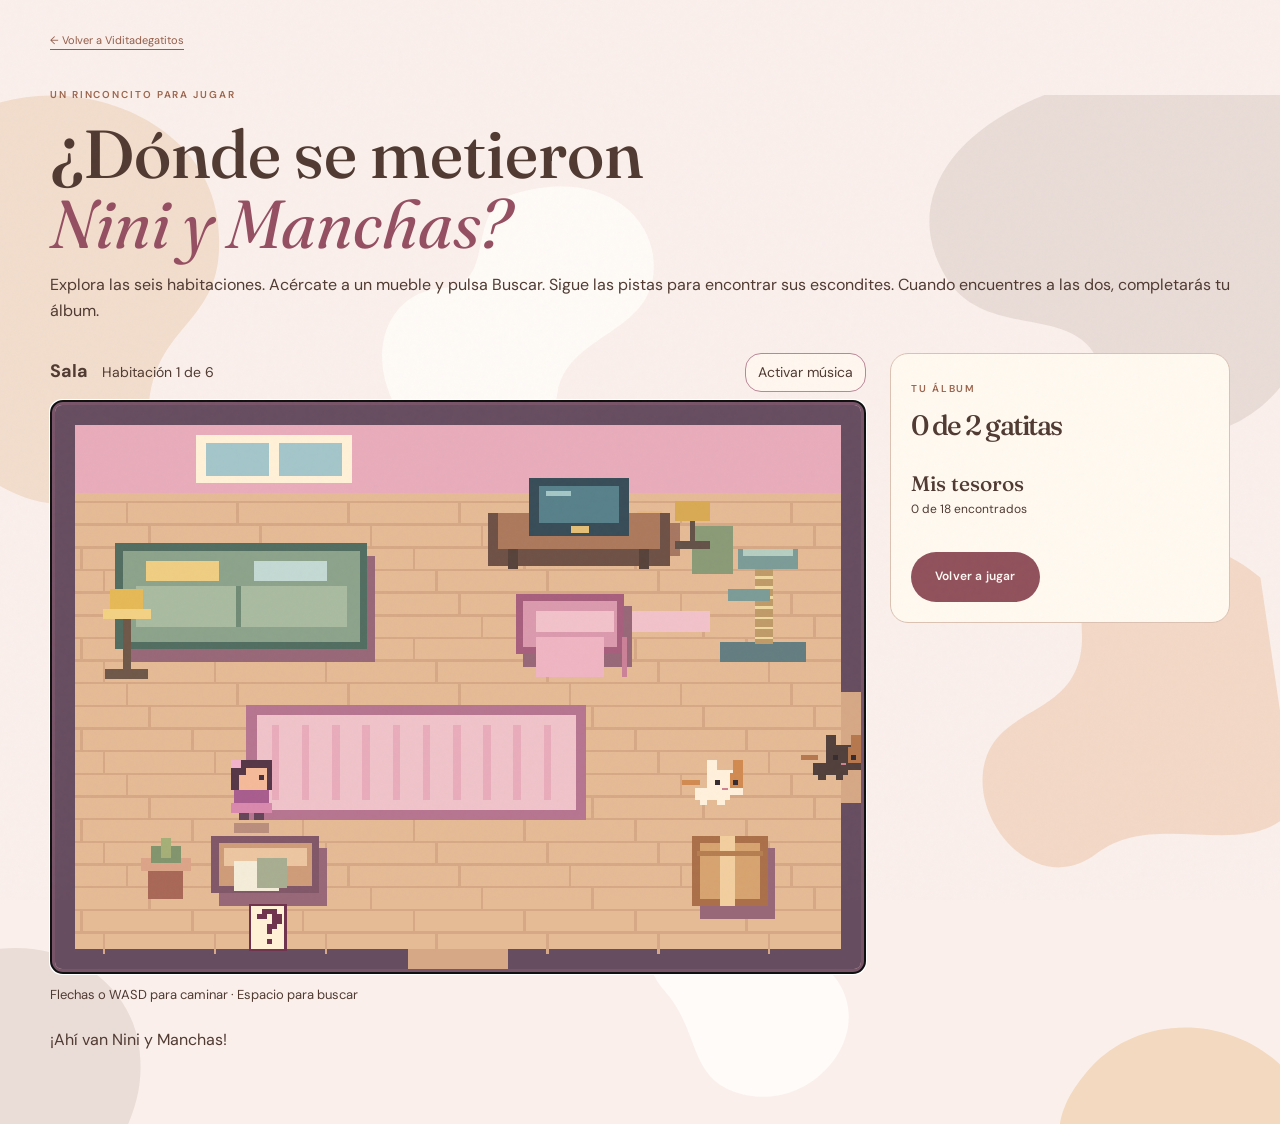
==== commit 2878a4ab: "Actualiza portada ilustrada, navegación y escondite con música y tesoros" ====
--- a/escondite.html
+++ b/escondite.html
@@ -1,12 +1,12 @@
 <!doctype html>
-<html lang="es"><head><meta charset="utf-8"><meta name="viewport" content="width=device-width,initial-scale=1"><title>Escondite con Nini y Manchas</title><link rel="stylesheet" href="base.css"><link rel="stylesheet" href="natural.css"><link rel="stylesheet" href="escondite.css"><script defer src="escondite.js"></script></head>
+<html lang="es"><head><meta charset="utf-8"><meta name="viewport" content="width=device-width,initial-scale=1"><title>Escondite con Nini y Manchas</title><link rel="stylesheet" href="base.css"><link rel="stylesheet" href="natural.css"><link rel="stylesheet" href="escondite.css?v=gatitas-celebracion-9"><script defer src="escondite.js?v=gatitas-celebracion-9"></script></head>
 <body><main class="wrap game">
 <a class="text-button" href="./#rincon-juego">← Volver a Viditadegatitos</a>
-<header><span class="eyebrow">UN RINCONCITO PARA JUGAR</span><h1>¿Dónde se metieron <em>Nini y Manchas?</em></h1><p>Explora las seis habitaciones. Acércate a un mueble y pulsa Buscar. Los maullidos suenan más cerca cuando hay una gatita en la habitación. Cuando encuentres a las dos, completarás tu álbum.</p></header>
+<header><span class="eyebrow">UN RINCONCITO PARA JUGAR</span><h1>¿Dónde se metieron <em>Nini y Manchas?</em></h1><p>Explora las seis habitaciones. Acércate a un mueble y pulsa Buscar. Sigue las pistas para encontrar sus escondites. Cuando encuentres a las dos, completarás tu álbum.</p></header>
 <div class="game-layout"><section aria-label="La casa de los escondites">
-<div class="game-room-bar"><strong id="room-name">Sala</strong><span id="room-map"></span><button id="game-sound" type="button" aria-pressed="false">Activar sonido</button></div>
-<canvas id="pixel-house" width="320" height="224" aria-label="Casa pixel art. Usa flechas para caminar y espacio para buscar." tabindex="0"></canvas>
-<button class="button primary" id="game-start" type="button">Empezar partida ♡</button><p class="game-keys">Flechas o WASD para caminar · Espacio para buscar</p>
+<div class="game-room-bar"><strong id="room-name">Sala</strong><span id="room-map"></span><button id="game-sound" type="button" aria-pressed="false">Activar música</button></div>
+<div class="game-screen"><canvas id="pixel-house" width="320" height="224" aria-label="Casa pixel art. Usa flechas para caminar y espacio para buscar." tabindex="0"></canvas><div id="game-discovery" class="game-discovery" role="status" hidden><span class="discovery-icon"></span><strong></strong></div></div>
+<p class="game-keys">Flechas o WASD para caminar · Espacio para buscar</p>
 <div class="game-pad" aria-label="Controles táctiles">
 <button data-move="up" aria-label="Arriba">↑</button>
 <button data-move="left" aria-label="Izquierda">←</button>
@@ -16,5 +16,5 @@
 </div>
 <p id="game-status" role="status">Las dos se escondieron en la casa. Busca los destellos junto a los muebles.</p>
 </section>
-<aside class="game-album" aria-label="Álbum del juego"><span class="eyebrow">TU ÁLBUM</span><h2 id="game-count">0 de 2 gatitas</h2><div id="game-photos"></div><h3>Mis tesoros</h3><p id="treasure-count">0 de 6 encontrados</p><ul id="game-treasures"></ul><button id="game-reset" class="button primary" type="button">Volver a jugar</button></aside></div>
+<aside class="game-album" aria-label="Álbum del juego"><span class="eyebrow">TU ÁLBUM</span><h2 id="game-count">0 de 2 gatitas</h2><div id="game-photos"></div><h3>Mis tesoros</h3><p id="treasure-count">0 de 18 encontrados</p><ul id="game-treasures"></ul><button id="game-reset" class="button primary" type="button">Volver a jugar</button></aside></div>
 </main></body></html>
--- a/natural.css
+++ b/natural.css
@@ -170,3 +170,177 @@
 }
 
 .meet-photos .meet-nini img { object-position: center 45%; }
+
+.illustrated-hero {
+  display: flex;
+  align-items: center;
+  min-height: 710px;
+  height: clamp(710px, 94svh, 1000px);
+  max-height: none;
+  padding: 110px 0 60px;
+  background: #71344e;
+}
+.illustrated-hero .hero-art {
+  position: absolute;
+  inset: -4px;
+  z-index: -2;
+}
+.hero-art img {
+  display: block;
+  width: 100%;
+  height: 100%;
+  object-fit: cover;
+  object-position: center;
+  filter: none;
+}
+.illustrated-hero::after {
+  content: "";
+  position: absolute;
+  inset: 0;
+  z-index: -1;
+  background: linear-gradient(90deg, #37162bba, #4d203f70 42%, #4d203f0d 78%),
+              linear-gradient(0deg, #37162b55, transparent 55%);
+}
+.illustrated-hero .natural-hero-content {
+  width: 100%;
+  padding-top: 60px;
+  padding-bottom: 30px;
+}
+.illustrated-hero h1 {
+  font-size: clamp(54px, 6.35vw, 104px);
+  text-shadow: 0 2px 22px #37162b45;
+}
+.illustrated-hero .natural-hero-content > p { color: #fff2e8; }
+.illustrated-hero .hero-actions { margin-bottom: 0; }
+@media (max-width: 760px) {
+  .illustrated-hero { height: 850px; min-height: 710px; padding: 100px 0 40px; align-items: end; }
+  .illustrated-hero .hero-art { background: #9d4569; }
+  .illustrated-hero .hero-art img {
+    object-fit: contain;
+    object-position: center 100px;
+  }
+  .illustrated-hero::after {
+    background: linear-gradient(0deg, #421a36f0, #6c294d9c 45%, transparent 75%);
+  }
+  .illustrated-hero .natural-hero-content { padding-top: 40px; padding-bottom: 25px; }
+  .illustrated-hero h1 { font-size: clamp(46px, 10vw, 66px); }
+}
+
+.illustrated-hero .natural-hero-content { width: min(1240px, 88%); margin-inline: auto; }
+
+@font-face {
+  font-family: "Fredoka";
+  src: url("fredoka-bold.ttf") format("truetype");
+  font-style: normal;
+  font-weight: 700;
+  font-display: swap;
+}
+.header nav {
+  gap: clamp(18px, 2vw, 32px);
+}
+.header nav a,
+.header.scrolled nav a {
+  font-family: "Fredoka", "Trebuchet MS", sans-serif;
+  font-size: clamp(18px, 1.65vw, 26px);
+  font-weight: 700;
+  line-height: 1.15;
+  letter-spacing: -.02em;
+  color: #fffaf5;
+  padding-block: 8px;
+  text-shadow: 0 1px 5px #53152c55;
+  transition: color .2s, transform .2s;
+}
+.header nav a:hover,
+.header nav a:focus-visible {
+  color: #ffe0ed;
+  transform: translateY(-2px);
+}
+@media (max-width: 1050px) and (min-width: 761px) {
+  .header nav { gap: 14px; }
+  .header nav a { font-size: 18px; }
+}
+@media (max-width: 760px) {
+  .header nav a { font-size: 22px; padding: 10px 8px; }
+  .header .menu-toggle {
+    font-family: "Fredoka", "Trebuchet MS", sans-serif;
+    font-size: 18px;
+    font-weight: 700;
+    color: #fffaf5;
+  }
+}
+
+.header.scrolled nav a, .header.scrolled .menu-toggle { color: #71344e; text-shadow: none; }
+@media (max-width: 760px) { .header nav a { color: #71344e; text-shadow: none; } }
+
+.game-promotion {
+  display: grid;
+  place-items: center;
+  padding-block: 24px 72px;
+  scroll-margin-top: 115px;
+}
+.game-paw {
+  position: relative;
+  width: min(740px, 100%);
+  aspect-ratio: 720 / 640;
+  color: #925163;
+  isolation: isolate;
+}
+.game-paw-shape {
+  position: absolute;
+  inset: 0;
+  width: 100%;
+  height: 100%;
+  overflow: visible;
+  filter: drop-shadow(0 18px 22px #783e5120);
+}
+.game-paw-copy {
+  position: absolute;
+  inset: 43% 20% 8%;
+  display: flex;
+  flex-direction: column;
+  align-items: center;
+  justify-content: center;
+  text-align: center;
+  color: #fff7ee;
+}
+.game-promo-label {
+  font-size: 10px;
+  letter-spacing: .17em;
+  color: #ffe2de;
+}
+.game-paw-copy h2 {
+  margin: 14px 0 12px;
+  font-size: clamp(27px, 3.3vw, 44px);
+  line-height: 1.08;
+  letter-spacing: -.04em;
+}
+.game-paw-copy p { font-size: 14px; line-height: 1.6; margin: 0 0 20px; max-width: 310px; }
+.game-promo-button {
+  display: inline-flex;
+  align-items: center;
+  justify-content: center;
+  gap: 20px;
+  padding: 14px 24px;
+  background: #fff1df;
+  color: #71344e;
+  border-radius: 32px;
+  font-size: 13px;
+  font-weight: 700;
+  transition: transform .25s, background .25s;
+}
+.game-promo-button:hover { background: #ffe0df; transform: translateY(-3px); }
+.game-promo-detail { margin-top: 12px; color: #ffe1db; font-size: 10px; }
+.game-paw-spark { position: absolute; color: #c4826d; font-size: 35px; animation: paw-spark 3s ease-in-out infinite; }
+.game-paw-spark-one { top: 21%; left: 0; }
+.game-paw-spark-two { right: 2%; top: 62%; animation-delay: 1s; }
+@keyframes paw-spark { 50% { opacity: .4; transform: scale(.8) rotate(12deg); } }
+@media (max-width: 760px) {
+  .game-promotion { padding-block: 10px 40px; }
+  .game-paw { aspect-ratio: auto; height: 540px; }
+  .game-paw-copy { inset: 40% 16% 8%; }
+  .game-paw-copy h2 { font-size: clamp(27px, 7.5vw, 36px); }
+  .game-paw-copy p { font-size: 12px; margin-bottom: 15px; }
+  .game-promo-label { font-size: 8px; letter-spacing: .12em; }
+  .game-promo-button { padding: 13px 18px; font-size: 12px; gap: 12px; }
+  .game-promo-detail { font-size: 9px; }
+}
--- a/escondite.css
+++ b/escondite.css
@@ -5,7 +5,21 @@
 .game-layout{display:grid;grid-template-columns:minmax(0,2.4fr) minmax(0,1fr);gap:24px;align-items:start}
 #pixel-house{display:block;width:100%;height:auto;image-rendering:pixelated;background:#f2d6cd;border:5px solid #785469;border-radius:12px}
 .game-keys{margin:10px 0;font-size:13px}
-.game-pad{display:flex;flex-wrap:wrap;gap:8px}
+.game-pad{
+  display:none;
+  flex-wrap:wrap;
+  gap:8px;
+  touch-action:none;
+  -webkit-user-select:none;
+  user-select:none;
+  -webkit-touch-callout:none;
+}
+.game-pad button{
+  -webkit-user-select:none;
+  user-select:none;
+  -webkit-touch-callout:none;
+}
+@media(any-pointer:coarse){.game-pad{display:flex}}
 .game-pad button{min-width:44px;min-height:44px;padding:6px 12px;border-radius:10px;background:#f5dbe2;border:1px solid #bb8798;touch-action:none}
 .game-pad button:active{background:#e4a8ba}
 #game-search{margin-left:6px;background:#905064;color:white}
@@ -24,3 +38,52 @@
 .game-room-bar{display:flex;flex-wrap:wrap;align-items:center;gap:8px 14px;margin-bottom:8px;font-size:14px}.game-room-bar strong{font-size:18px}.game-room-bar button{margin-left:auto;border:1px solid #bb8798;border-radius:16px;background:#fff7ef;padding:7px 12px}
 
 #game-start{margin-top:12px}#game-start[hidden]{display:none}.game-album h3{font-size:21px}#treasure-count{font-size:12px;margin-block:5px}#game-treasures{list-style:none;padding:0;display:flex;flex-wrap:wrap;gap:6px}#game-treasures li{font-size:12px;padding:4px 9px;background:#f7e2e6;border-radius:14px}
+
+.game-screen { position: relative; }
+.game-discovery {
+  position: absolute;
+  left: 50%;
+  top: 45%;
+  transform: translate(-50%, -50%);
+  display: grid;
+  justify-items: center;
+  gap: 10px;
+  width: min(270px, 78%);
+  padding: 20px;
+  border: 3px solid #925163;
+  border-radius: 16px;
+  background: #fff5e9f5;
+  color: #71344e;
+  box-shadow: 0 8px 0 #71344e33, 0 12px 35px #51344440;
+  text-align: center;
+  pointer-events: none;
+}
+.game-discovery[hidden] { display: none; }
+.discovery-icon svg { display: block; width: 88px; height: 88px; }
+.game-discovery strong { font-size: 16px; line-height: 1.3; }
+.discovery-pop { animation: discovery-appear .3s ease-out both; }
+@keyframes discovery-appear {
+  from { opacity: 0; translate: 0 12px; scale: .85; }
+  to { opacity: 1; translate: 0 0; scale: 1; }
+}
+@media(prefers-reduced-motion:reduce) { .discovery-pop { animation: none; } }
+
+#game-treasures li { display: flex; align-items: center; gap: 6px; }
+#game-treasures svg { display: block; width: 24px; height: 24px; flex-shrink: 0; }
+
+.game-discovery.cat-discovery {
+  background: #f3dce5;
+  border-color: #71344e;
+  padding-block: 24px;
+}
+.cat-discovery .discovery-icon {
+  padding: 14px;
+  background: #f6dfbd;
+  border: 2px solid #d5ac91;
+  border-radius: 50%;
+}
+.cat-discovery.manchas-discovery .discovery-icon {
+  background: #71344e;
+  border-color: #b97591;
+}
+.cat-discovery .discovery-icon svg { width: 96px; height: 96px; }
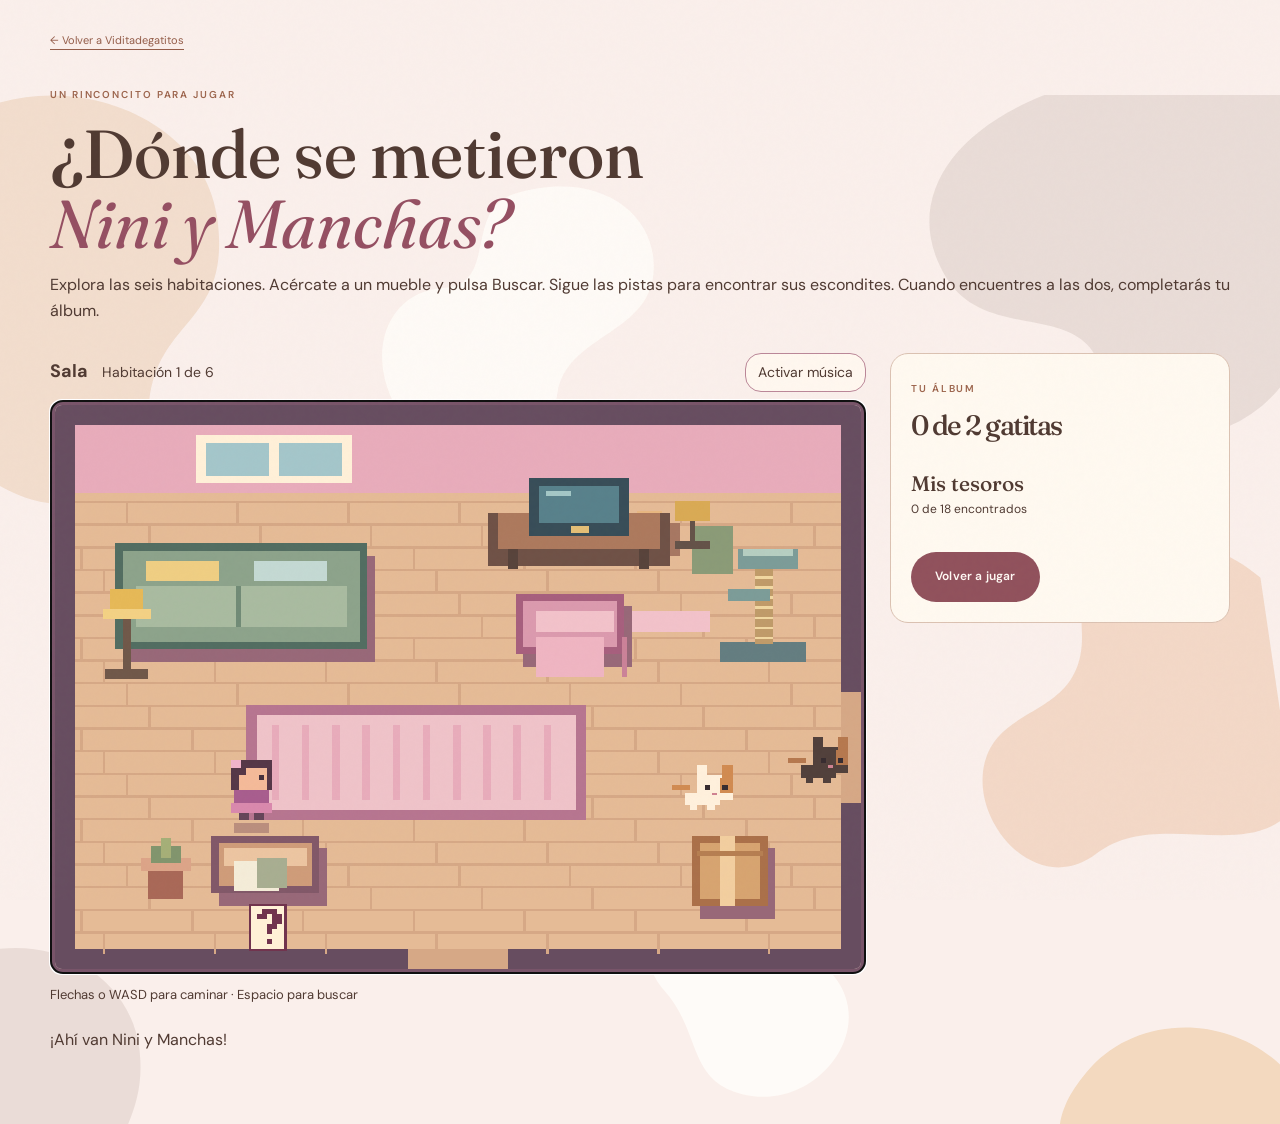
==== commit b0e401e9: "Configura reproducción multimedia para audio del juego en iPhone con modo silencio" ====
--- a/escondite.html
+++ b/escondite.html
@@ -1,5 +1,5 @@
 <!doctype html>
-<html lang="es"><head><meta charset="utf-8"><meta name="viewport" content="width=device-width,initial-scale=1"><title>Escondite con Nini y Manchas</title><link rel="stylesheet" href="base.css"><link rel="stylesheet" href="natural.css"><link rel="stylesheet" href="escondite.css?v=gatitas-celebracion-9"><script defer src="escondite.js?v=gatitas-celebracion-9"></script></head>
+<html lang="es"><head><meta charset="utf-8"><meta name="viewport" content="width=device-width,initial-scale=1"><title>Escondite con Nini y Manchas</title><link rel="stylesheet" href="base.css"><link rel="stylesheet" href="natural.css"><link rel="stylesheet" href="escondite.css?v=iphone-audio-10"><script defer src="escondite.js?v=iphone-audio-10"></script></head>
 <body><main class="wrap game">
 <a class="text-button" href="./#rincon-juego">← Volver a Viditadegatitos</a>
 <header><span class="eyebrow">UN RINCONCITO PARA JUGAR</span><h1>¿Dónde se metieron <em>Nini y Manchas?</em></h1><p>Explora las seis habitaciones. Acércate a un mueble y pulsa Buscar. Sigue las pistas para encontrar sus escondites. Cuando encuentres a las dos, completarás tu álbum.</p></header>
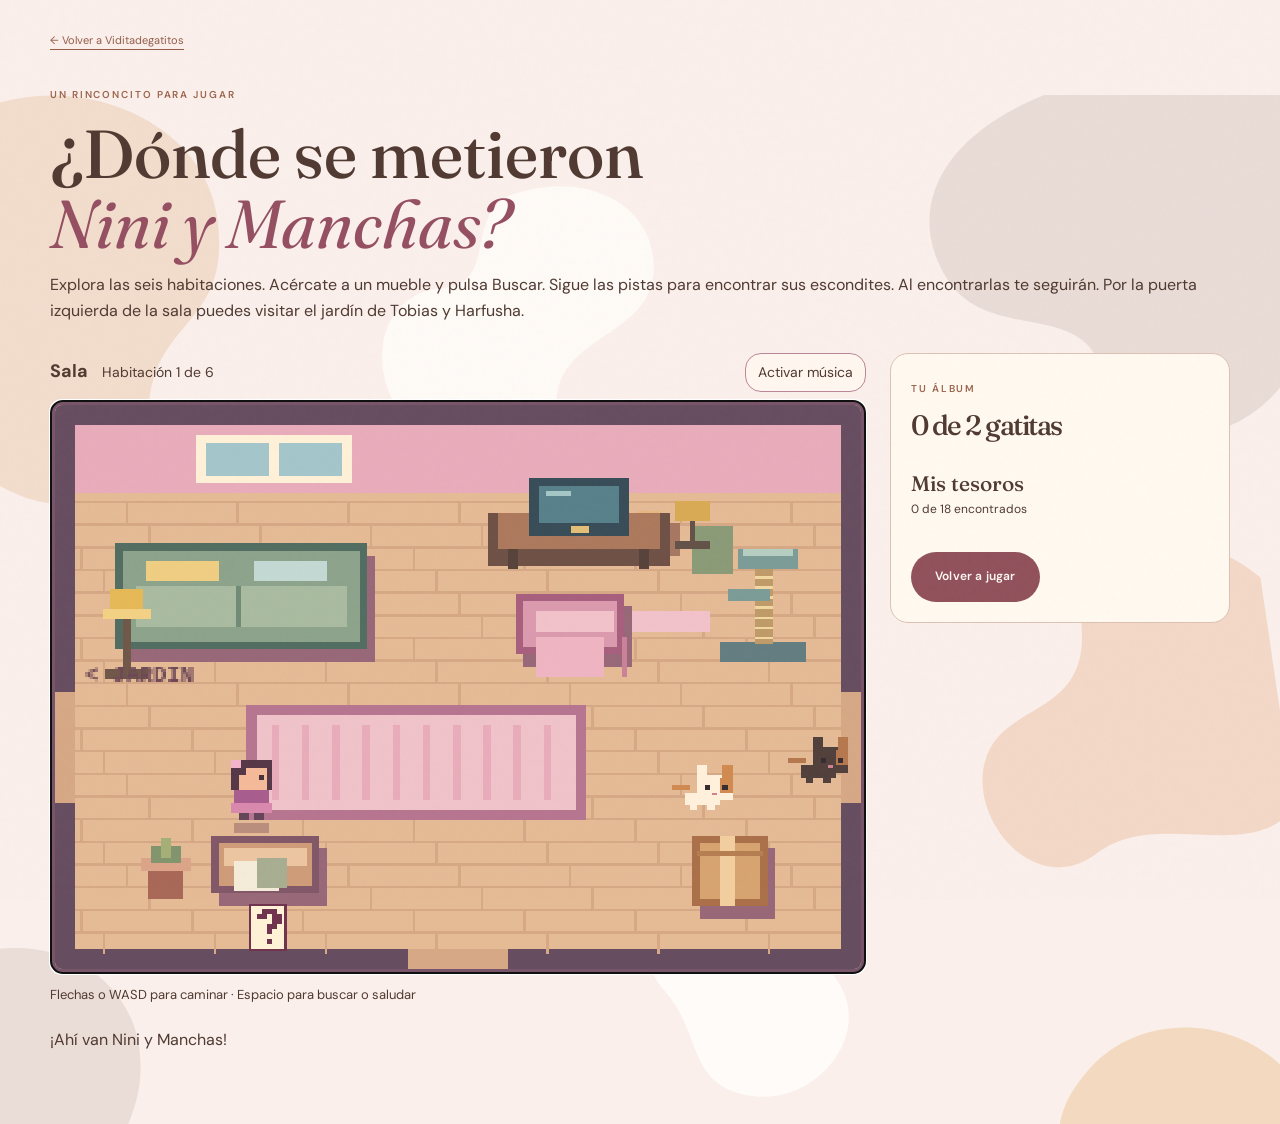
==== commit 848ababe: "Add garden visits, cat companions and upbeat game music" ====
--- a/escondite.html
+++ b/escondite.html
@@ -1,12 +1,12 @@
 <!doctype html>
-<html lang="es"><head><meta charset="utf-8"><meta name="viewport" content="width=device-width,initial-scale=1"><title>Escondite con Nini y Manchas</title><link rel="stylesheet" href="base.css"><link rel="stylesheet" href="natural.css"><link rel="stylesheet" href="escondite.css?v=iphone-audio-10"><script defer src="escondite.js?v=iphone-audio-10"></script></head>
+<html lang="es"><head><meta charset="utf-8"><meta name="viewport" content="width=device-width,initial-scale=1"><title>Escondite con Nini y Manchas</title><link rel="stylesheet" href="base.css"><link rel="stylesheet" href="natural.css"><link rel="stylesheet" href="escondite.css?v=jardin-compania-11"><script defer src="escondite.js?v=jardin-compania-11"></script></head>
 <body><main class="wrap game">
 <a class="text-button" href="./#rincon-juego">← Volver a Viditadegatitos</a>
-<header><span class="eyebrow">UN RINCONCITO PARA JUGAR</span><h1>¿Dónde se metieron <em>Nini y Manchas?</em></h1><p>Explora las seis habitaciones. Acércate a un mueble y pulsa Buscar. Sigue las pistas para encontrar sus escondites. Cuando encuentres a las dos, completarás tu álbum.</p></header>
+<header><span class="eyebrow">UN RINCONCITO PARA JUGAR</span><h1>¿Dónde se metieron <em>Nini y Manchas?</em></h1><p>Explora las seis habitaciones. Acércate a un mueble y pulsa Buscar. Sigue las pistas para encontrar sus escondites. Al encontrarlas te seguirán. Por la puerta izquierda de la sala puedes visitar el jardín de Tobias y Harfusha.</p></header>
 <div class="game-layout"><section aria-label="La casa de los escondites">
 <div class="game-room-bar"><strong id="room-name">Sala</strong><span id="room-map"></span><button id="game-sound" type="button" aria-pressed="false">Activar música</button></div>
 <div class="game-screen"><canvas id="pixel-house" width="320" height="224" aria-label="Casa pixel art. Usa flechas para caminar y espacio para buscar." tabindex="0"></canvas><div id="game-discovery" class="game-discovery" role="status" hidden><span class="discovery-icon"></span><strong></strong></div></div>
-<p class="game-keys">Flechas o WASD para caminar · Espacio para buscar</p>
+<p class="game-keys">Flechas o WASD para caminar · Espacio para buscar o saludar</p>
 <div class="game-pad" aria-label="Controles táctiles">
 <button data-move="up" aria-label="Arriba">↑</button>
 <button data-move="left" aria-label="Izquierda">←</button>
--- a/natural.css
+++ b/natural.css
@@ -334,13 +334,242 @@
 .game-paw-spark-one { top: 21%; left: 0; }
 .game-paw-spark-two { right: 2%; top: 62%; animation-delay: 1s; }
 @keyframes paw-spark { 50% { opacity: .4; transform: scale(.8) rotate(12deg); } }
-@media (max-width: 760px) {
-  .game-promotion { padding-block: 10px 40px; }
-  .game-paw { aspect-ratio: auto; height: 540px; }
-  .game-paw-copy { inset: 40% 16% 8%; }
-  .game-paw-copy h2 { font-size: clamp(27px, 7.5vw, 36px); }
-  .game-paw-copy p { font-size: 12px; margin-bottom: 15px; }
-  .game-promo-label { font-size: 8px; letter-spacing: .12em; }
-  .game-promo-button { padding: 13px 18px; font-size: 12px; gap: 12px; }
-  .game-promo-detail { font-size: 9px; }
-}
+.game-controller-shape { display: none; }
+@media (max-width: 760px) {
+  .game-promotion { padding-block: 32px 48px; }
+  .game-paw {
+    width: min(430px, 100%);
+    aspect-ratio: auto;
+    height: auto;
+    padding: 0;
+  }
+  .game-paw-shape, .game-paw-spark { display: none; }
+  .game-controller-shape {
+    display: block;
+    position: absolute;
+    inset: 0 -8px;
+    width: calc(100% + 16px);
+    height: 100%;
+    overflow: visible;
+    filter: drop-shadow(0 12px 12px #783e5120);
+  }
+  .controller-ears { fill: #e9a5b3; stroke: #ce8296; stroke-width: 2; stroke-linejoin: round; }
+  .controller-body { fill: #f5c4c2; stroke: #d397a1; stroke-width: 2; }
+  .controller-panel { fill: #fff1de; stroke: #dfb7a5; stroke-width: 1.5; }
+  .controller-dpad { fill: #d99baa; stroke: #a7667e; stroke-width: 2; stroke-linejoin: round; }
+  .controller-buttons { fill: #eaa4b6; stroke: #c47c93; stroke-width: 1.5; }
+  .controller-light { fill: #91ac91; }
+  .game-paw-copy {
+    position: relative;
+    inset: auto;
+    padding: 64px 40px 106px;
+    gap: 10px;
+    color: #71344e;
+  }
+  .game-paw-copy h2 {
+    max-width: 300px;
+    margin: 0;
+    font-size: clamp(23px, 6.4vw, 29px);
+    line-height: 1.15;
+    letter-spacing: -.035em;
+    text-wrap: balance;
+  }
+  .game-paw-copy p {
+    max-width: 280px;
+    font-size: 13px;
+    line-height: 1.5;
+    margin: 0;
+    text-wrap: pretty;
+  }
+  .game-promo-label { color: #a15c71; font-size: 10px; letter-spacing: .1em; }
+  .game-promo-button {
+    min-height: 44px;
+    padding: 11px 18px;
+    background: #925163;
+    color: #fff7ee;
+    font-size: 14px;
+    gap: 14px;
+    margin-top: 2px;
+  }
+  .game-promo-button:hover { background: #71344e; }
+  .game-promo-detail { color: #986e6a; font-size: 10px; margin-top: 0; line-height: 1.5; }
+}
+
+.game-title-mobile { display: none; }
+@media(max-width:760px) {
+  .game-title-desktop { display: none; }
+  .game-title-mobile { display: inline; }
+}
+
+@media(max-width:760px) { .game-promo-detail { display: none; } }
+
+.game-button-mobile { display: none; }
+@media(max-width:760px) {
+  .game-paw-copy { padding: 64px 40px 132px; gap: 14px; }
+  .game-paw-copy h2 { line-height: 1.18; }
+  .game-paw-copy p { max-width: 240px; line-height: 1.6; }
+  .game-button-desktop { display: none; }
+  .game-button-mobile { display: inline-flex; align-items: center; gap: 9px; }
+  .game-promo-button {
+    min-height: 44px;
+    min-width: 116px;
+    padding: 10px 20px;
+    margin-top: 8px;
+    border: 1px solid #b8798c;
+    border-radius: 12px;
+    background: #f0c2c8;
+    color: #71344e;
+    box-shadow: 0 4px 0 #c58a9c, inset 0 1px 0 #fff4ec;
+    font-family: "Fredoka", "Trebuchet MS", sans-serif;
+    font-size: 14px;
+    letter-spacing: .07em;
+    transition: background .2s, transform .2s, box-shadow .2s;
+  }
+  .game-promo-button:hover { background: #f8d4d6; transform: translateY(-1px); }
+  .game-promo-button:active { transform: translateY(3px); box-shadow: 0 1px 0 #c58a9c; }
+  .game-promo-button:focus-visible { outline: 3px solid #71344e; outline-offset: 5px; }
+}
+
+@media(max-width:760px) {
+  .header { column-gap: 12px; row-gap: 14px; }
+  .header .brand { min-width: 0; }
+  .header #navigation {
+    min-width: 0;
+    flex-basis: 100%;
+    width: 100%;
+    padding: 8px;
+    max-height: calc(100svh - 125px);
+    overflow-y: auto;
+    background: #fff6ed;
+    border: 1px solid #e6c8c7;
+    border-radius: 12px;
+    gap: 0;
+  }
+  .header #navigation.open {
+    display: grid;
+    grid-template-columns: minmax(0, 1fr);
+  }
+  .header #navigation a,
+  .header.scrolled #navigation a {
+    display: flex;
+    align-items: center;
+    min-height: 48px;
+    padding: 12px 16px;
+    font-size: 20px;
+    line-height: 1.25;
+    letter-spacing: 0;
+    color: #71344e;
+    text-shadow: none;
+    border-radius: 8px;
+  }
+  .header #navigation a + a { border-top: 1px solid #eddbd4; }
+  .header #navigation a::after { display: none; }
+  .header #navigation a:hover,
+  .header #navigation a:focus-visible { background: #f8e2e8; transform: none; }
+}
+
+@font-face {
+  font-family: "Fredoka";
+  src: url("fredoka-medium.ttf") format("truetype");
+  font-style: normal;
+  font-weight: 500;
+  font-display: swap;
+}
+.header nav a,
+.header.scrolled nav a,
+.header .menu-toggle {
+  font-weight: 500;
+  text-shadow: none;
+}
+
+@media(max-width:760px) {
+  .illustrated-hero {
+    height: auto;
+    min-height: calc(100px + 56.25vw);
+    max-height: none;
+    padding: 118px 0 24px;
+    align-items: center;
+    border-radius: 0 0 30px 30px;
+  }
+  .illustrated-hero .hero-art { inset: 100px 0 0; }
+  .illustrated-hero .hero-art img {
+    object-fit: cover;
+    object-position: center;
+  }
+  .illustrated-hero::after {
+    top: 100px;
+    background: linear-gradient(90deg, #35152bbd, #5425407d 58%, #54254025),
+                linear-gradient(0deg, #35152b75, transparent 65%);
+  }
+  .illustrated-hero .natural-hero-content { padding: 0; }
+  .illustrated-hero h1 {
+    max-width: 360px;
+    margin: 0 0 12px;
+    font-size: clamp(30px, 7.7vw, 46px);
+    line-height: 1.04;
+    letter-spacing: -.045em;
+  }
+  .illustrated-hero .natural-hero-content > p {
+    max-width: 320px;
+    font-size: 12px;
+    line-height: 1.6;
+    color: #fff7ed;
+  }
+  .illustrated-hero .hero-actions { margin: 14px 0 0; }
+  .illustrated-hero .hero-actions .primary {
+    padding: 10px 18px;
+    min-height: 42px;
+    font-size: 11px;
+  }
+}
+
+@media(max-width:760px) {
+  .illustrated-hero .hero-art { inset: 0; }
+  .illustrated-hero .hero-art img { object-position: center 42%; }
+  .illustrated-hero::after { top: 0; }
+}
+
+.game-promotion {
+  grid-template-columns: minmax(0, 1fr);
+  justify-content: center;
+  margin-inline: auto;
+}
+.game-promotion > .game-paw { margin-inline: auto; justify-self: center; }
+.controller-details { display: none; }
+@media(max-width:760px) {
+  .controller-details {
+    position: absolute;
+    inset: auto 13% 15%;
+    height: 58px;
+    display: flex;
+    align-items: center;
+    justify-content: space-between;
+    pointer-events: none;
+  }
+  .controller-pad-detail {
+    width: 44px;
+    height: 44px;
+    fill: #d99baa;
+    stroke: #a7667e;
+    stroke-width: 2;
+    stroke-linejoin: round;
+  }
+  .controller-buttons-detail {
+    width: 58px;
+    height: 58px;
+    fill: #eaa4b6;
+    stroke: #c47c93;
+    stroke-width: 1.5;
+  }
+  .controller-lights-detail { width: 24px; height: 8px; fill: #91ac91; }
+}
+
+@media(max-width:760px) {
+  .controller-details {
+    inset: auto 15% 18.5%;
+    height: 38px;
+  }
+  .controller-pad-detail { width: 34px; height: 34px; }
+  .controller-buttons-detail { width: 38px; height: 38px; }
+  .controller-lights-detail { width: 20px; height: 7px; }
+}
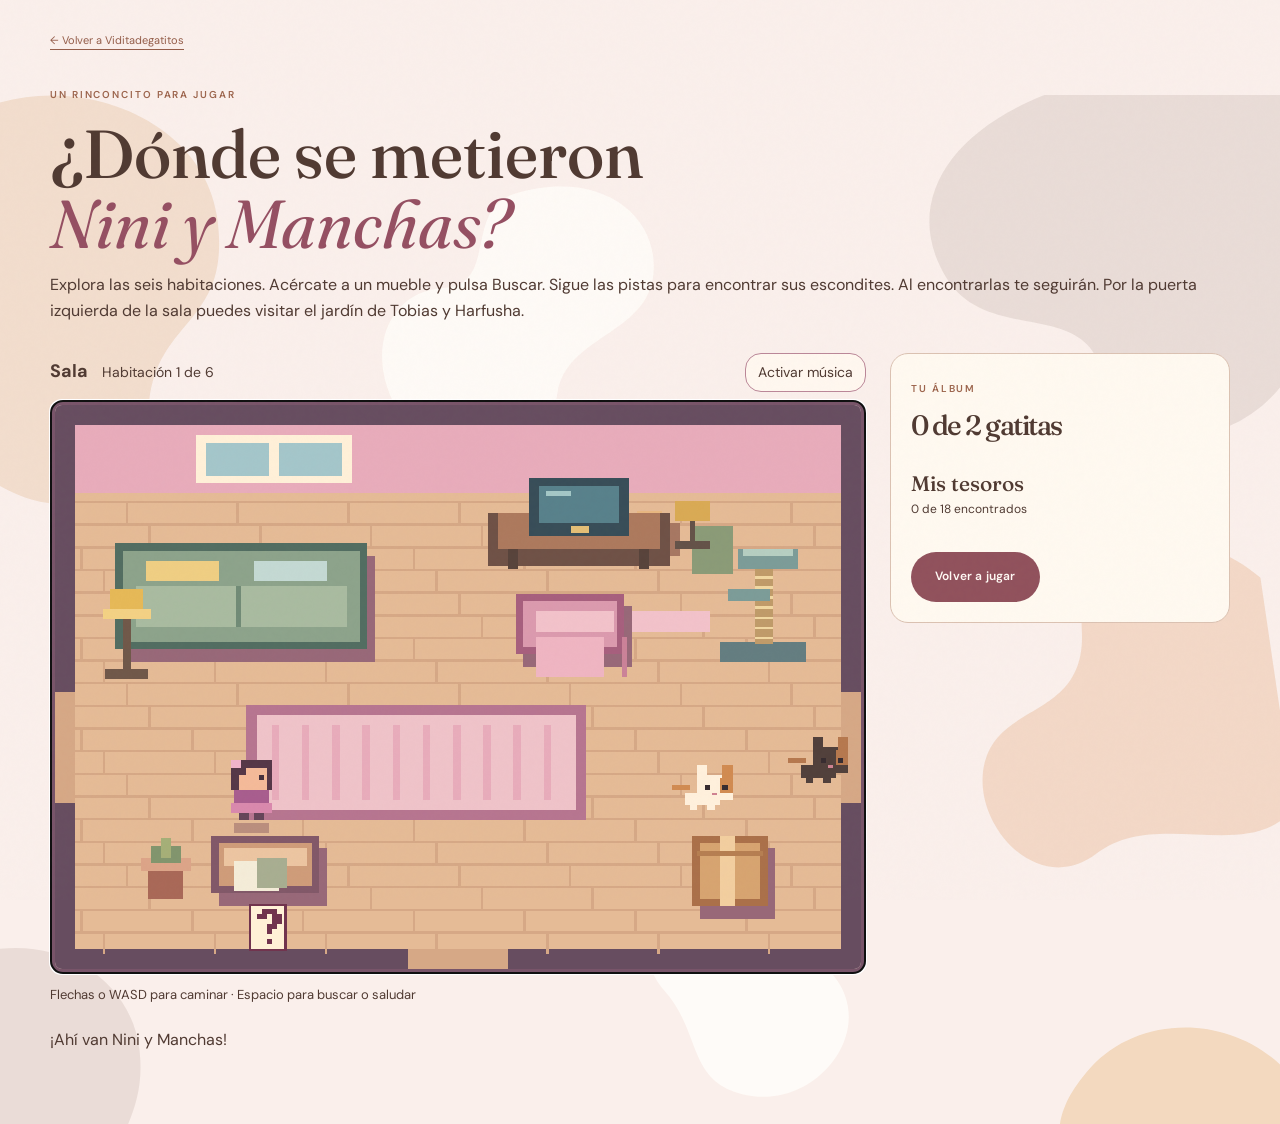
==== commit 0c227238: "Refine white pixel car and remove crowded garden labels" ====
--- a/escondite.html
+++ b/escondite.html
@@ -1,5 +1,5 @@
 <!doctype html>
-<html lang="es"><head><meta charset="utf-8"><meta name="viewport" content="width=device-width,initial-scale=1"><title>Escondite con Nini y Manchas</title><link rel="stylesheet" href="base.css"><link rel="stylesheet" href="natural.css"><link rel="stylesheet" href="escondite.css?v=jardin-compania-11"><script defer src="escondite.js?v=jardin-compania-11"></script></head>
+<html lang="es"><head><meta charset="utf-8"><meta name="viewport" content="width=device-width,initial-scale=1"><title>Escondite con Nini y Manchas</title><link rel="stylesheet" href="base.css"><link rel="stylesheet" href="natural.css"><link rel="stylesheet" href="escondite.css?v=jardin-coche-12"><script defer src="escondite.js?v=jardin-coche-12"></script></head>
 <body><main class="wrap game">
 <a class="text-button" href="./#rincon-juego">← Volver a Viditadegatitos</a>
 <header><span class="eyebrow">UN RINCONCITO PARA JUGAR</span><h1>¿Dónde se metieron <em>Nini y Manchas?</em></h1><p>Explora las seis habitaciones. Acércate a un mueble y pulsa Buscar. Sigue las pistas para encontrar sus escondites. Al encontrarlas te seguirán. Por la puerta izquierda de la sala puedes visitar el jardín de Tobias y Harfusha.</p></header>
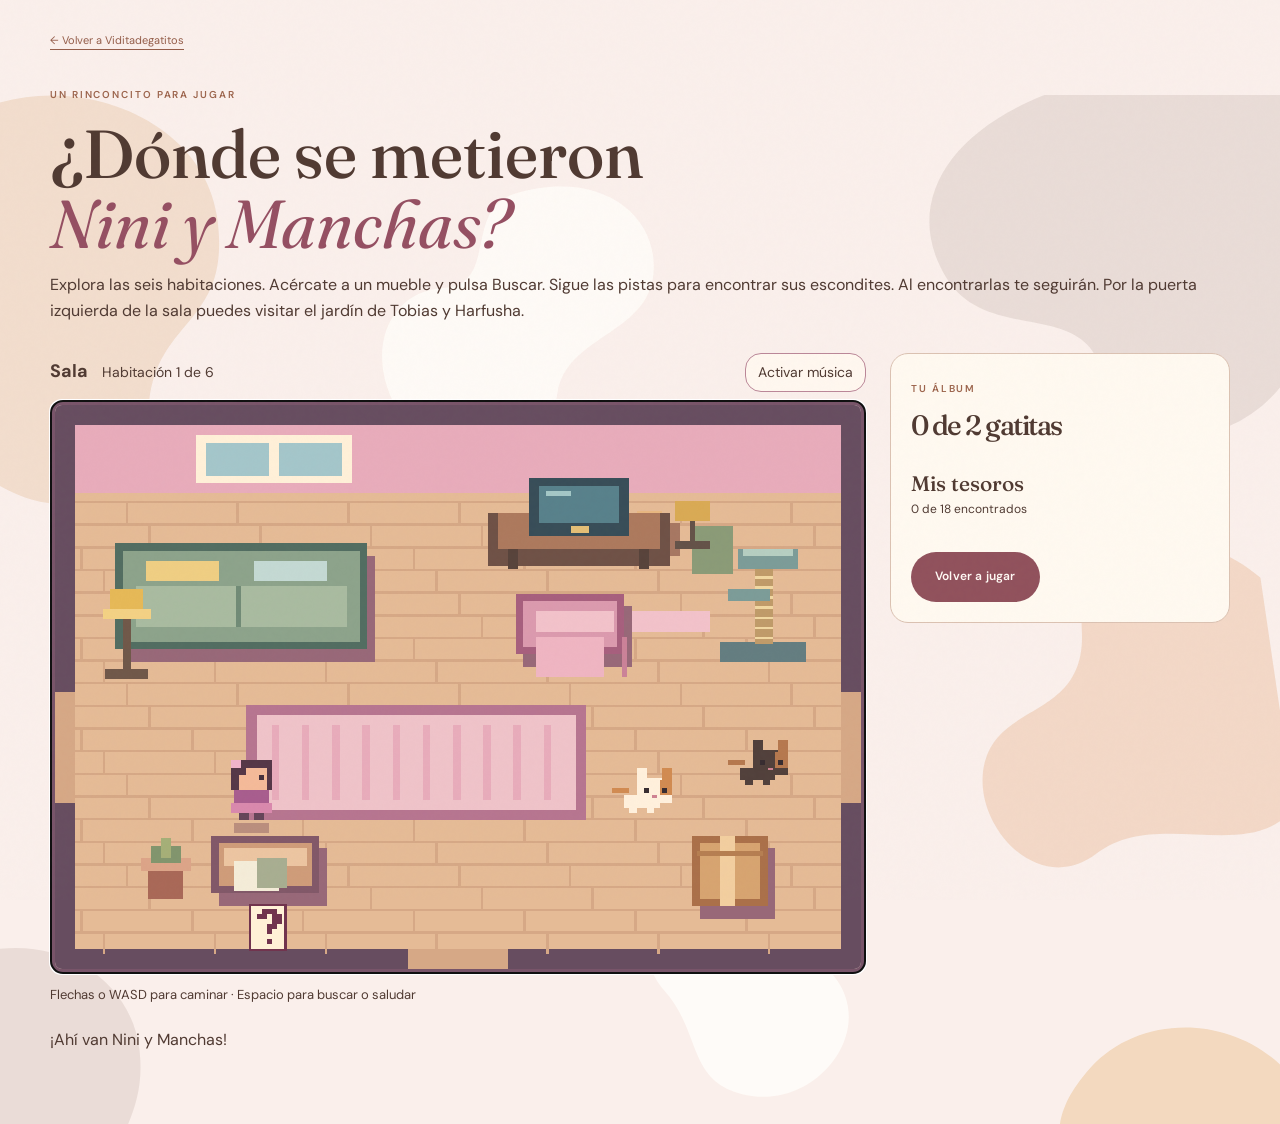
==== commit d182b83b: "Replace car with compact side-view pixel design" ====
--- a/escondite.html
+++ b/escondite.html
@@ -1,5 +1,5 @@
 <!doctype html>
-<html lang="es"><head><meta charset="utf-8"><meta name="viewport" content="width=device-width,initial-scale=1"><title>Escondite con Nini y Manchas</title><link rel="stylesheet" href="base.css"><link rel="stylesheet" href="natural.css"><link rel="stylesheet" href="escondite.css?v=jardin-coche-12"><script defer src="escondite.js?v=jardin-coche-12"></script></head>
+<html lang="es"><head><meta charset="utf-8"><meta name="viewport" content="width=device-width,initial-scale=1"><title>Escondite con Nini y Manchas</title><link rel="stylesheet" href="base.css"><link rel="stylesheet" href="natural.css"><link rel="stylesheet" href="escondite.css?v=coche-perfil-13"><script defer src="escondite.js?v=coche-perfil-13"></script></head>
 <body><main class="wrap game">
 <a class="text-button" href="./#rincon-juego">← Volver a Viditadegatitos</a>
 <header><span class="eyebrow">UN RINCONCITO PARA JUGAR</span><h1>¿Dónde se metieron <em>Nini y Manchas?</em></h1><p>Explora las seis habitaciones. Acércate a un mueble y pulsa Buscar. Sigue las pistas para encontrar sus escondites. Al encontrarlas te seguirán. Por la puerta izquierda de la sala puedes visitar el jardín de Tobias y Harfusha.</p></header>
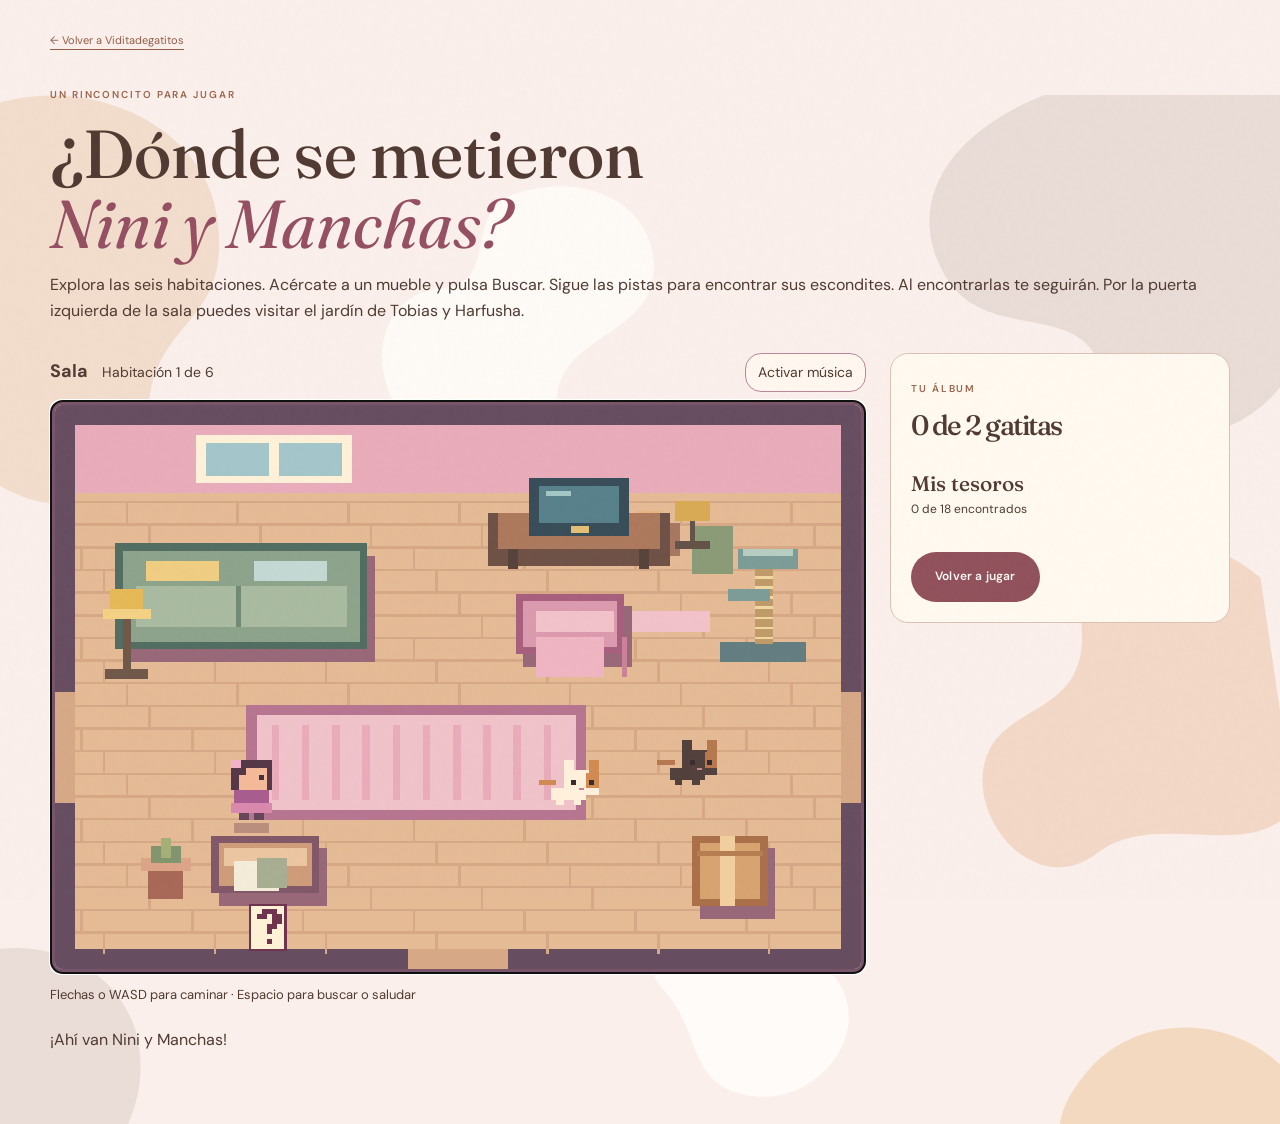
==== commit 3686f8e6: "Add garden cat cottage and improve cream cat contrast" ====
--- a/escondite.html
+++ b/escondite.html
@@ -1,5 +1,5 @@
 <!doctype html>
-<html lang="es"><head><meta charset="utf-8"><meta name="viewport" content="width=device-width,initial-scale=1"><title>Escondite con Nini y Manchas</title><link rel="stylesheet" href="base.css"><link rel="stylesheet" href="natural.css"><link rel="stylesheet" href="escondite.css?v=coche-perfil-13"><script defer src="escondite.js?v=coche-perfil-13"></script></head>
+<html lang="es"><head><meta charset="utf-8"><meta name="viewport" content="width=device-width,initial-scale=1"><title>Escondite con Nini y Manchas</title><link rel="stylesheet" href="base.css"><link rel="stylesheet" href="natural.css"><link rel="stylesheet" href="escondite.css?v=casita-jardin-14"><script defer src="escondite.js?v=casita-jardin-14"></script></head>
 <body><main class="wrap game">
 <a class="text-button" href="./#rincon-juego">← Volver a Viditadegatitos</a>
 <header><span class="eyebrow">UN RINCONCITO PARA JUGAR</span><h1>¿Dónde se metieron <em>Nini y Manchas?</em></h1><p>Explora las seis habitaciones. Acércate a un mueble y pulsa Buscar. Sigue las pistas para encontrar sus escondites. Al encontrarlas te seguirán. Por la puerta izquierda de la sala puedes visitar el jardín de Tobias y Harfusha.</p></header>
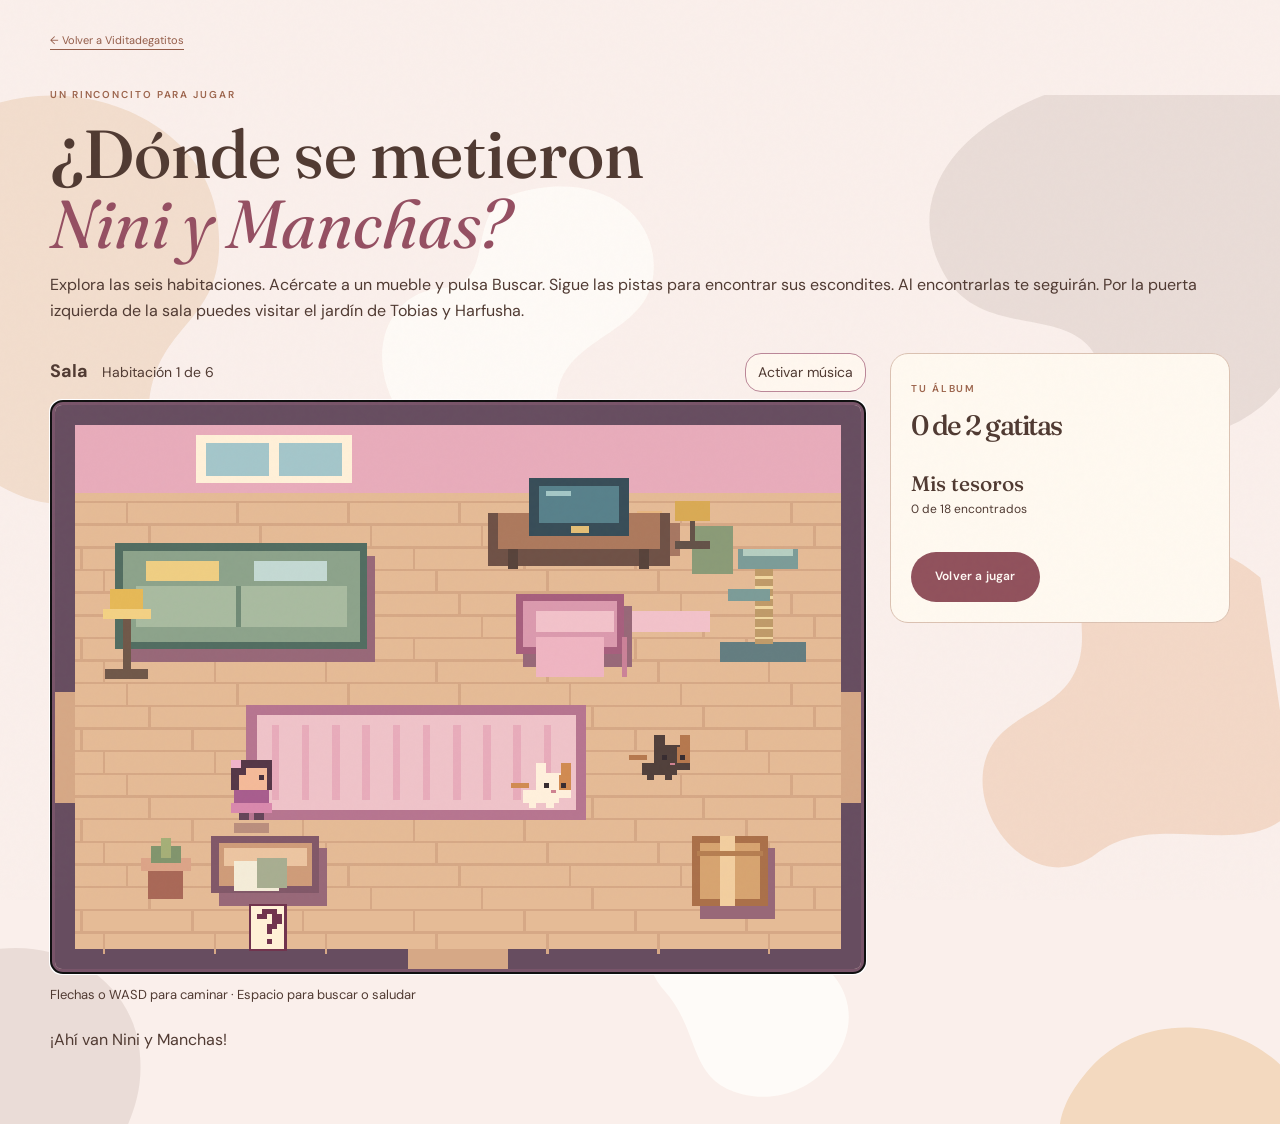
==== commit dad1f670: "Give garden cats a little more space in each pose" ====
--- a/escondite.html
+++ b/escondite.html
@@ -1,5 +1,5 @@
 <!doctype html>
-<html lang="es"><head><meta charset="utf-8"><meta name="viewport" content="width=device-width,initial-scale=1"><title>Escondite con Nini y Manchas</title><link rel="stylesheet" href="base.css"><link rel="stylesheet" href="natural.css"><link rel="stylesheet" href="escondite.css?v=casita-jardin-14"><script defer src="escondite.js?v=casita-jardin-14"></script></head>
+<html lang="es"><head><meta charset="utf-8"><meta name="viewport" content="width=device-width,initial-scale=1"><title>Escondite con Nini y Manchas</title><link rel="stylesheet" href="base.css"><link rel="stylesheet" href="natural.css"><link rel="stylesheet" href="escondite.css?v=gatitos-espacio-15"><script defer src="escondite.js?v=gatitos-espacio-15"></script></head>
 <body><main class="wrap game">
 <a class="text-button" href="./#rincon-juego">← Volver a Viditadegatitos</a>
 <header><span class="eyebrow">UN RINCONCITO PARA JUGAR</span><h1>¿Dónde se metieron <em>Nini y Manchas?</em></h1><p>Explora las seis habitaciones. Acércate a un mueble y pulsa Buscar. Sigue las pistas para encontrar sus escondites. Al encontrarlas te seguirán. Por la puerta izquierda de la sala puedes visitar el jardín de Tobias y Harfusha.</p></header>
